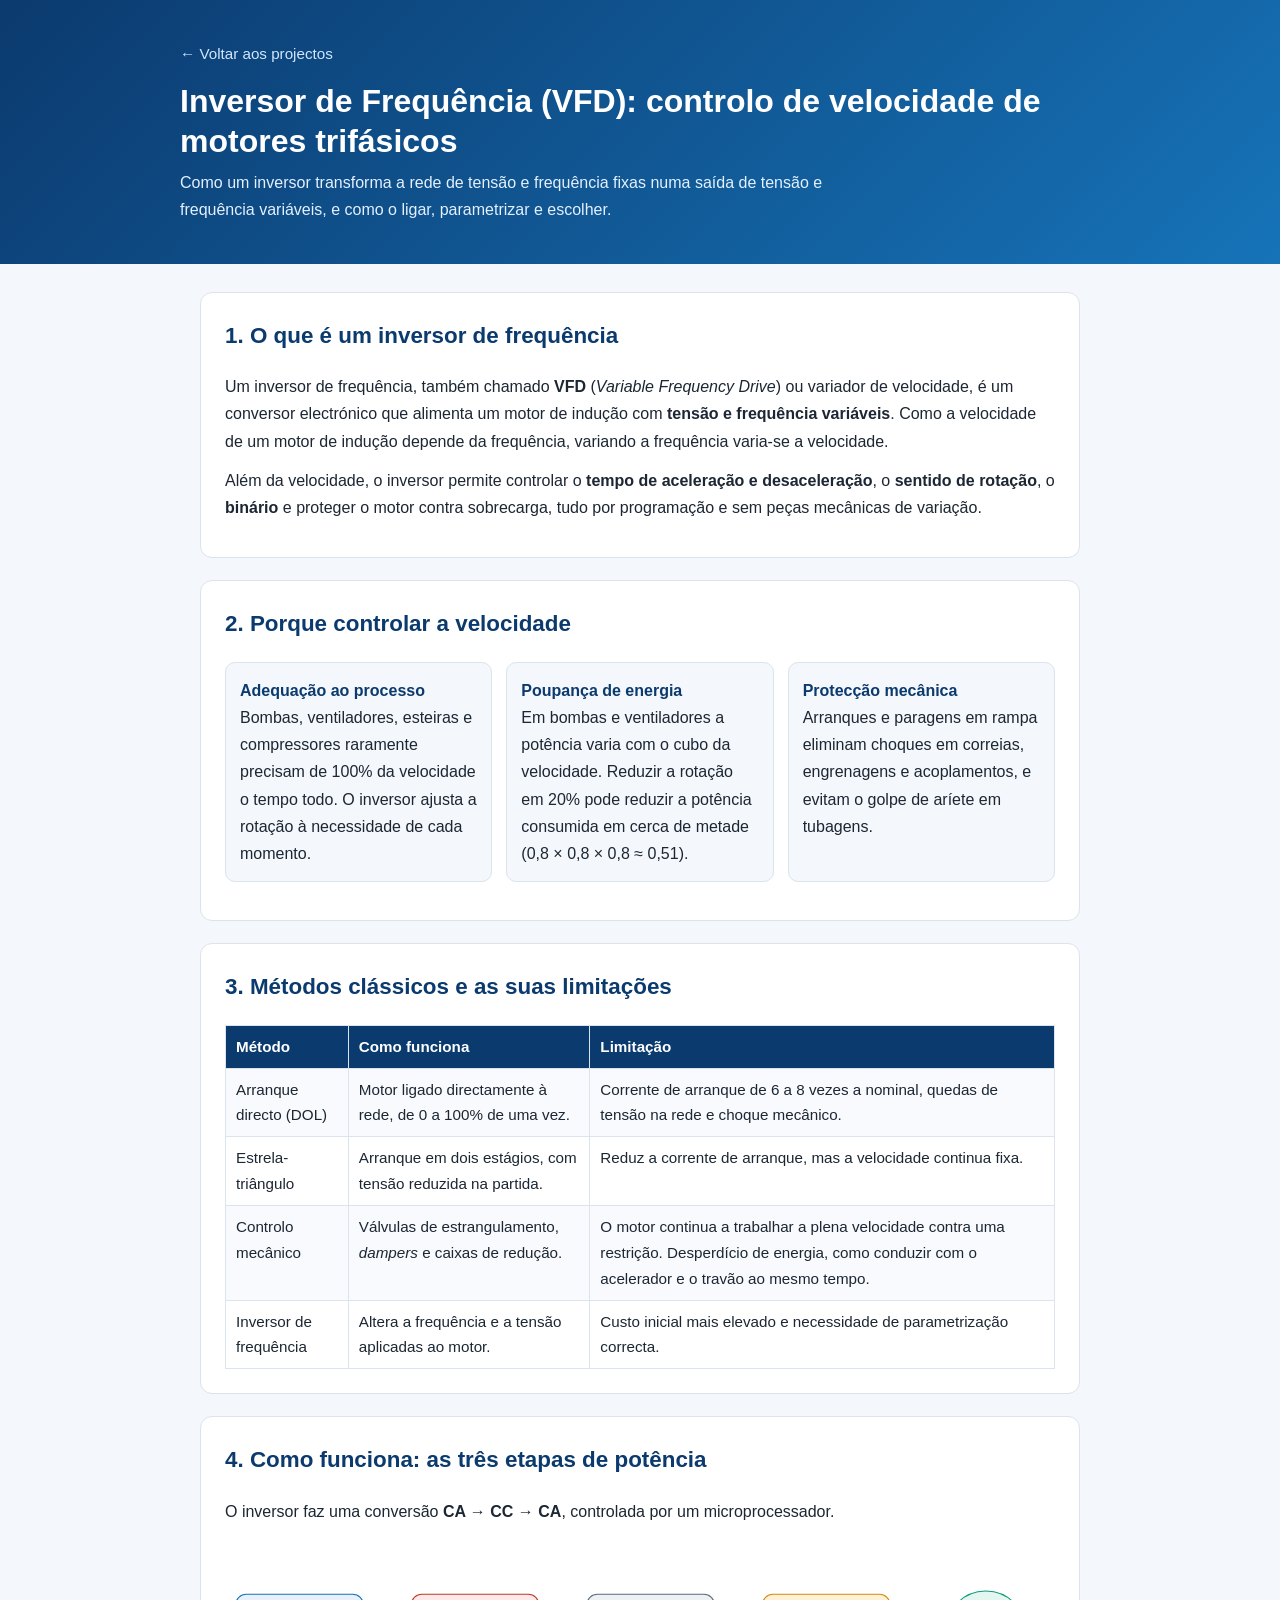
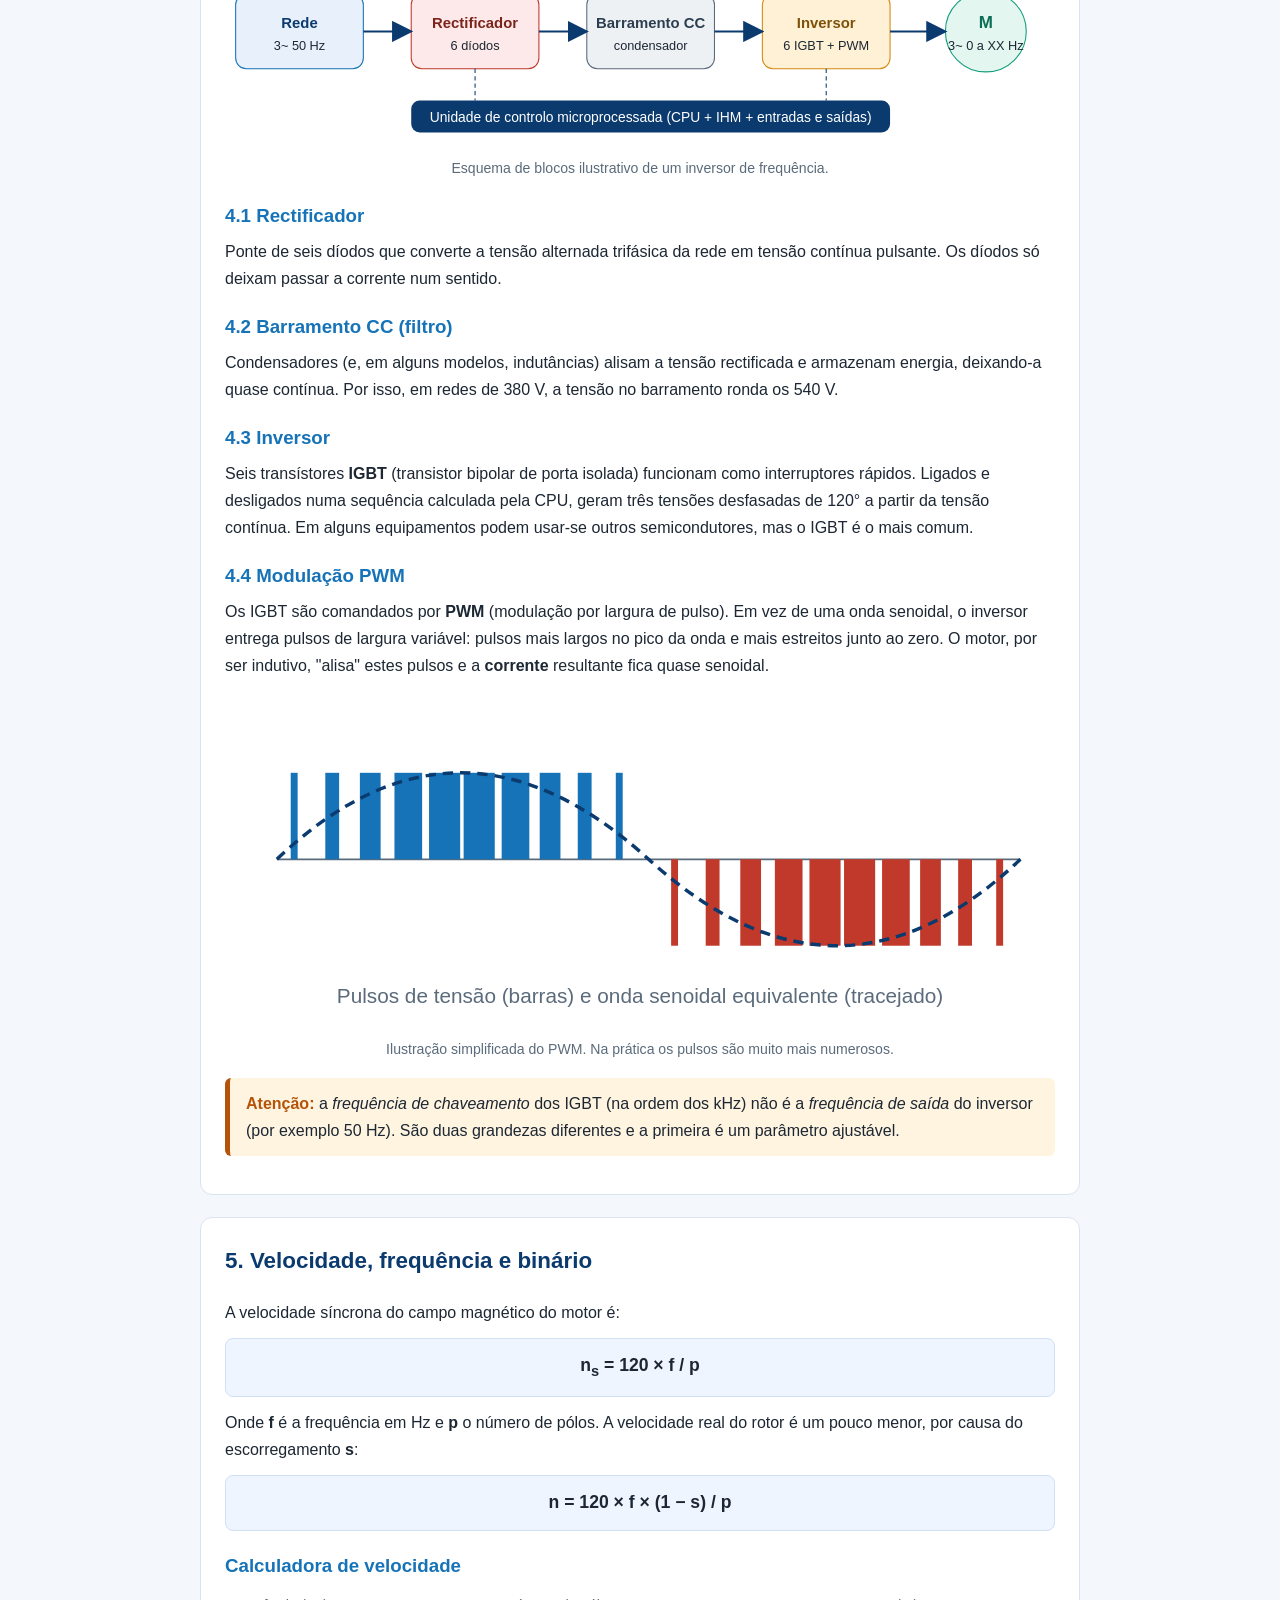
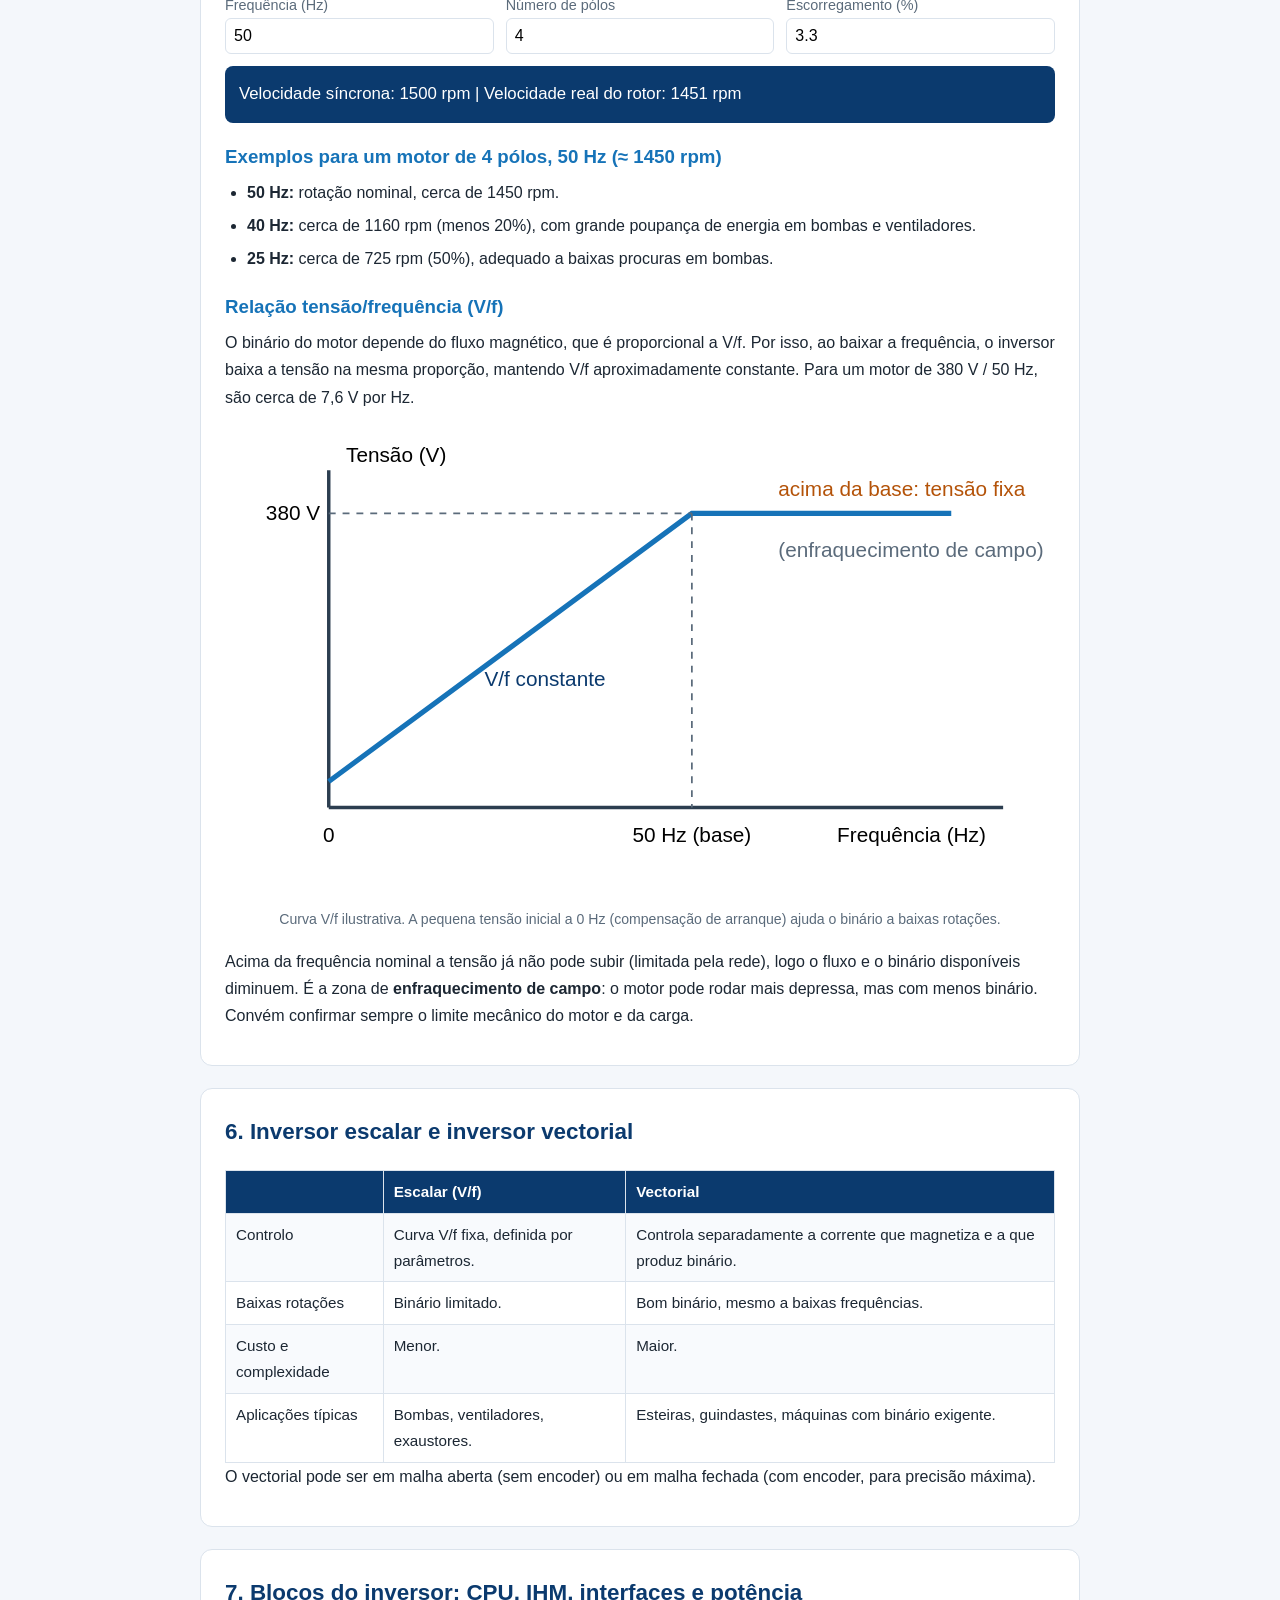
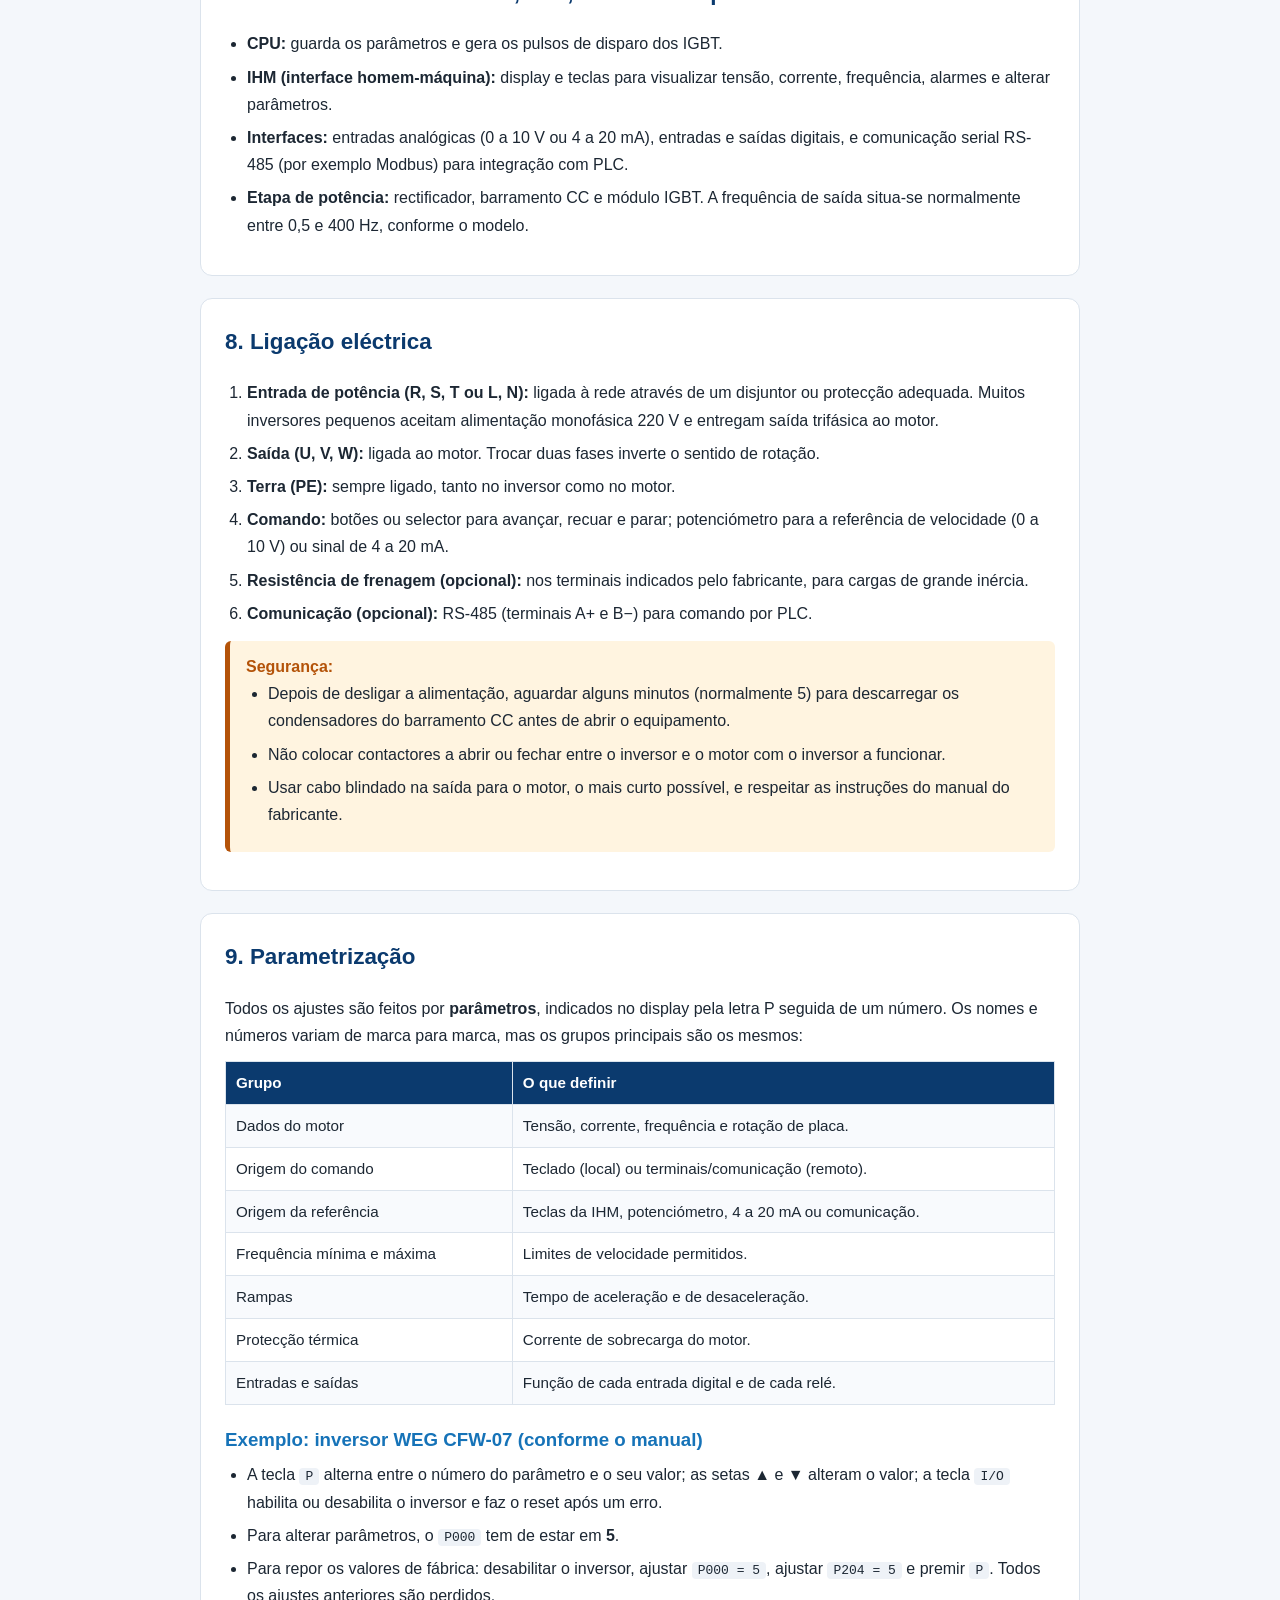
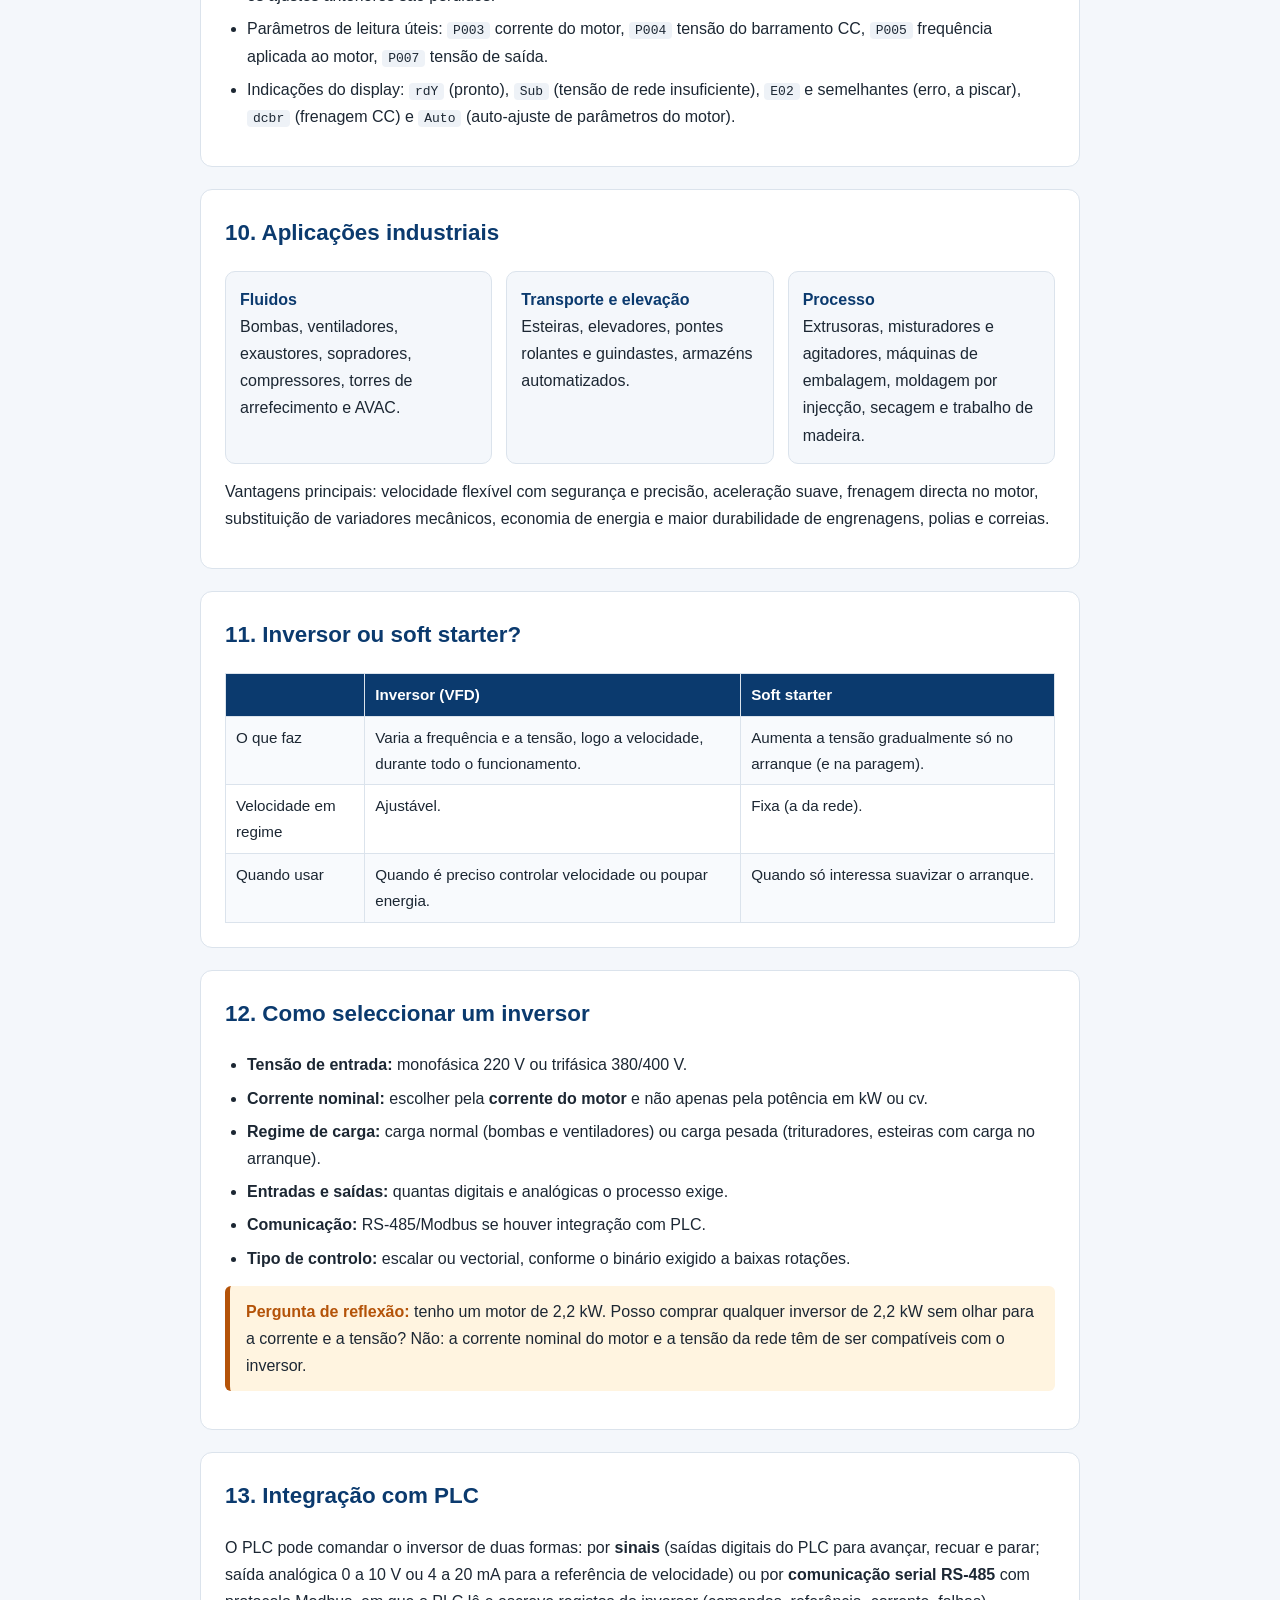
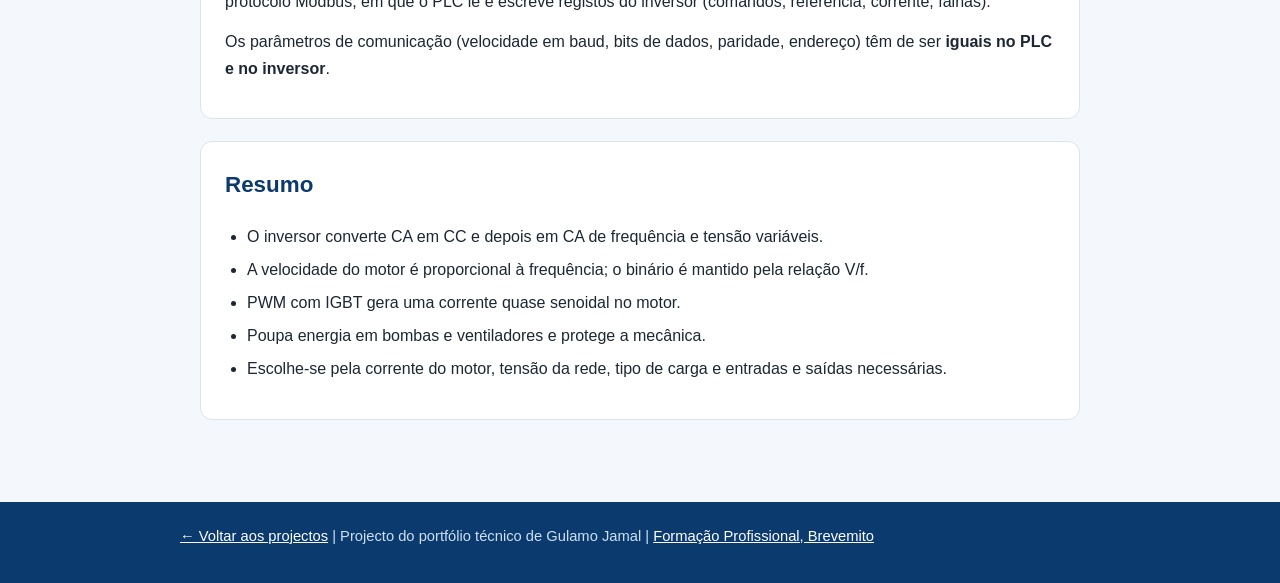
==== inversor-de-frequencia/index.html @ a443cd48 "Add initial HTML structure for frequency inverter" ====
<!DOCTYPE html>
<html lang="pt">
<head>
<meta charset="UTF-8">
<meta name="viewport" content="width=device-width, initial-scale=1">
<title>Inversor de Frequência (VFD) | Circuitos Eléctricos Básicos</title>
<meta name="description" content="Como funciona um inversor de frequência: rectificador, barramento CC, inversor com IGBT, PWM, controlo V/f, ligação, parametrização e selecção.">
<style>
:root{
  --azul:#0b3a6e; --azul2:#1673b8; --verde:#0f9d7a; --fundo:#f4f7fb;
  --texto:#1c2733; --cinza:#5b6b7b; --borda:#dbe3ec; --aviso:#b45309; --avisofundo:#fff4e0;
}
*{box-sizing:border-box}
body{margin:0;font-family:Segoe UI,Roboto,Arial,sans-serif;color:var(--texto);background:var(--fundo);line-height:1.7}
header{background:linear-gradient(135deg,var(--azul),var(--azul2));color:#fff;padding:40px 20px}
header .w,main,footer .w{max-width:920px;margin:0 auto}
header a{color:#cfe6ff;text-decoration:none;font-size:.95rem}
header h1{margin:14px 0 8px;font-size:2rem;line-height:1.25}
header p{margin:0;color:#e3f0ff;max-width:720px}
main{padding:28px 20px 60px}
section{background:#fff;border:1px solid var(--borda);border-radius:12px;padding:24px;margin-bottom:22px}
h2{color:var(--azul);margin-top:0;font-size:1.4rem}
h3{color:var(--azul2);margin-bottom:6px}
p{margin:0 0 12px}
ul,ol{padding-left:22px;margin:0 0 12px}
li{margin-bottom:6px}
.fig{margin:16px 0;text-align:center}
.fig svg{max-width:100%;height:auto}
.fig figcaption{font-size:.88rem;color:var(--cinza);margin-top:6px}
.cards{display:grid;grid-template-columns:repeat(auto-fit,minmax(240px,1fr));gap:14px;margin:14px 0}
.card{background:var(--fundo);border:1px solid var(--borda);border-radius:10px;padding:14px}
.card b{color:var(--azul)}
.aviso{background:var(--avisofundo);border-left:5px solid var(--aviso);padding:12px 16px;border-radius:6px;margin:14px 0}
.aviso b{color:var(--aviso)}
.formula{background:#eef5ff;border:1px solid #cfe0f7;border-radius:8px;padding:12px;text-align:center;font-size:1.1rem;margin:12px 0}
.tabela{overflow-x:auto}
table{border-collapse:collapse;width:100%;font-size:.95rem}
th,td{border:1px solid var(--borda);padding:8px 10px;text-align:left;vertical-align:top}
th{background:var(--azul);color:#fff}
tr:nth-child(even) td{background:#f8fafd}
.calc{display:grid;grid-template-columns:repeat(auto-fit,minmax(150px,1fr));gap:12px;margin:12px 0}
.calc label{font-size:.9rem;color:var(--cinza);display:block}
.calc input{width:100%;padding:8px;border:1px solid var(--borda);border-radius:6px;font-size:1rem}
.res{background:var(--azul);color:#fff;border-radius:8px;padding:14px;font-size:1.05rem}
code{background:#eef2f7;padding:1px 6px;border-radius:4px}
footer{background:var(--azul);color:#cfe0f5;padding:22px 20px;font-size:.92rem}
footer a{color:#fff}
</style>
</head>
<body>

<header>
  <div class="w">
    <a href="../index.html">← Voltar aos projectos</a>
    <h1>Inversor de Frequência (VFD): controlo de velocidade de motores trifásicos</h1>
    <p>Como um inversor transforma a rede de tensão e frequência fixas numa saída de tensão e frequência variáveis, e como o ligar, parametrizar e escolher.</p>
  </div>
</header>

<main>

<section>
  <h2>1. O que é um inversor de frequência</h2>
  <p>Um inversor de frequência, também chamado <b>VFD</b> (<i>Variable Frequency Drive</i>) ou variador de velocidade, é um conversor electrónico que alimenta um motor de indução com <b>tensão e frequência variáveis</b>. Como a velocidade de um motor de indução depende da frequência, variando a frequência varia-se a velocidade.</p>
  <p>Além da velocidade, o inversor permite controlar o <b>tempo de aceleração e desaceleração</b>, o <b>sentido de rotação</b>, o <b>binário</b> e proteger o motor contra sobrecarga, tudo por programação e sem peças mecânicas de variação.</p>
</section>

<section>
  <h2>2. Porque controlar a velocidade</h2>
  <div class="cards">
    <div class="card"><b>Adequação ao processo</b><br>Bombas, ventiladores, esteiras e compressores raramente precisam de 100% da velocidade o tempo todo. O inversor ajusta a rotação à necessidade de cada momento.</div>
    <div class="card"><b>Poupança de energia</b><br>Em bombas e ventiladores a potência varia com o cubo da velocidade. Reduzir a rotação em 20% pode reduzir a potência consumida em cerca de metade (0,8 × 0,8 × 0,8 ≈ 0,51).</div>
    <div class="card"><b>Protecção mecânica</b><br>Arranques e paragens em rampa eliminam choques em correias, engrenagens e acoplamentos, e evitam o golpe de aríete em tubagens.</div>
  </div>
</section>

<section>
  <h2>3. Métodos clássicos e as suas limitações</h2>
  <div class="tabela">
  <table>
    <tr><th>Método</th><th>Como funciona</th><th>Limitação</th></tr>
    <tr><td>Arranque directo (DOL)</td><td>Motor ligado directamente à rede, de 0 a 100% de uma vez.</td><td>Corrente de arranque de 6 a 8 vezes a nominal, quedas de tensão na rede e choque mecânico.</td></tr>
    <tr><td>Estrela-triângulo</td><td>Arranque em dois estágios, com tensão reduzida na partida.</td><td>Reduz a corrente de arranque, mas a velocidade continua fixa.</td></tr>
    <tr><td>Controlo mecânico</td><td>Válvulas de estrangulamento, <i>dampers</i> e caixas de redução.</td><td>O motor continua a trabalhar a plena velocidade contra uma restrição. Desperdício de energia, como conduzir com o acelerador e o travão ao mesmo tempo.</td></tr>
    <tr><td>Inversor de frequência</td><td>Altera a frequência e a tensão aplicadas ao motor.</td><td>Custo inicial mais elevado e necessidade de parametrização correcta.</td></tr>
  </table>
  </div>
</section>

<section>
  <h2>4. Como funciona: as três etapas de potência</h2>
  <p>O inversor faz uma conversão <b>CA → CC → CA</b>, controlada por um microprocessador.</p>

  <figure class="fig">
  <svg viewBox="0 0 780 190" role="img" aria-label="Diagrama de blocos de um inversor de frequência">
    <defs><marker id="seta" markerWidth="10" markerHeight="10" refX="8" refY="5" orient="auto"><path d="M0,0 L10,5 L0,10 z" fill="#0b3a6e"/></marker></defs>
    <rect x="10" y="50" width="120" height="70" rx="10" fill="#e8f1fb" stroke="#1673b8"/>
    <text x="70" y="82" text-anchor="middle" font-size="14" font-weight="700" fill="#0b3a6e">Rede</text>
    <text x="70" y="102" text-anchor="middle" font-size="12" fill="#1c2733">3~ 50 Hz</text>

    <rect x="175" y="50" width="120" height="70" rx="10" fill="#fde9e9" stroke="#c0392b"/>
    <text x="235" y="82" text-anchor="middle" font-size="14" font-weight="700" fill="#7b241c">Rectificador</text>
    <text x="235" y="102" text-anchor="middle" font-size="12" fill="#1c2733">6 díodos</text>

    <rect x="340" y="50" width="120" height="70" rx="10" fill="#eef1f4" stroke="#5b6b7b"/>
    <text x="400" y="82" text-anchor="middle" font-size="14" font-weight="700" fill="#2c3e50">Barramento CC</text>
    <text x="400" y="102" text-anchor="middle" font-size="12" fill="#1c2733">condensador</text>

    <rect x="505" y="50" width="120" height="70" rx="10" fill="#fff1d6" stroke="#d68910"/>
    <text x="565" y="82" text-anchor="middle" font-size="14" font-weight="700" fill="#7e5109">Inversor</text>
    <text x="565" y="102" text-anchor="middle" font-size="12" fill="#1c2733">6 IGBT + PWM</text>

    <circle cx="715" cy="85" r="38" fill="#e3f6ef" stroke="#0f9d7a"/>
    <text x="715" y="82" text-anchor="middle" font-size="16" font-weight="700" fill="#0b6e55">M</text>
    <text x="715" y="102" text-anchor="middle" font-size="12" fill="#1c2733">3~ 0 a XX Hz</text>

    <line x1="130" y1="85" x2="173" y2="85" stroke="#0b3a6e" stroke-width="2" marker-end="url(#seta)"/>
    <line x1="295" y1="85" x2="338" y2="85" stroke="#0b3a6e" stroke-width="2" marker-end="url(#seta)"/>
    <line x1="460" y1="85" x2="503" y2="85" stroke="#0b3a6e" stroke-width="2" marker-end="url(#seta)"/>
    <line x1="625" y1="85" x2="675" y2="85" stroke="#0b3a6e" stroke-width="2" marker-end="url(#seta)"/>

    <rect x="175" y="150" width="450" height="30" rx="8" fill="#0b3a6e"/>
    <text x="400" y="170" text-anchor="middle" font-size="13" fill="#fff">Unidade de controlo microprocessada (CPU + IHM + entradas e saídas)</text>
    <line x1="235" y1="120" x2="235" y2="150" stroke="#0b3a6e" stroke-dasharray="4 3"/>
    <line x1="565" y1="120" x2="565" y2="150" stroke="#0b3a6e" stroke-dasharray="4 3"/>
  </svg>
  <figcaption>Esquema de blocos ilustrativo de um inversor de frequência.</figcaption>
  </figure>

  <h3>4.1 Rectificador</h3>
  <p>Ponte de seis díodos que converte a tensão alternada trifásica da rede em tensão contínua pulsante. Os díodos só deixam passar a corrente num sentido.</p>
  <h3>4.2 Barramento CC (filtro)</h3>
  <p>Condensadores (e, em alguns modelos, indutâncias) alisam a tensão rectificada e armazenam energia, deixando-a quase contínua. Por isso, em redes de 380 V, a tensão no barramento ronda os 540 V.</p>
  <h3>4.3 Inversor</h3>
  <p>Seis transístores <b>IGBT</b> (transistor bipolar de porta isolada) funcionam como interruptores rápidos. Ligados e desligados numa sequência calculada pela CPU, geram três tensões desfasadas de 120° a partir da tensão contínua. Em alguns equipamentos podem usar-se outros semicondutores, mas o IGBT é o mais comum.</p>

  <h3>4.4 Modulação PWM</h3>
  <p>Os IGBT são comandados por <b>PWM</b> (modulação por largura de pulso). Em vez de uma onda senoidal, o inversor entrega pulsos de largura variável: pulsos mais largos no pico da onda e mais estreitos junto ao zero. O motor, por ser indutivo, "alisa" estes pulsos e a <b>corrente</b> resultante fica quase senoidal.</p>

  <figure class="fig">
  <svg viewBox="0 0 480 190" role="img" aria-label="Ilustração de modulação por largura de pulso">
    <line x1="30" y1="95" x2="460" y2="95" stroke="#5b6b7b"/>
    <g fill="#1673b8">
      <rect x="38" y="45" width="4" height="50"/><rect x="58" y="45" width="8" height="50"/>
      <rect x="78" y="45" width="12" height="50"/><rect x="98" y="45" width="16" height="50"/>
      <rect x="118" y="45" width="18" height="50"/><rect x="138" y="45" width="18" height="50"/>
      <rect x="160" y="45" width="16" height="50"/><rect x="182" y="45" width="12" height="50"/>
      <rect x="204" y="45" width="8" height="50"/><rect x="226" y="45" width="4" height="50"/>
    </g>
    <g fill="#c0392b">
      <rect x="258" y="95" width="4" height="50"/><rect x="278" y="95" width="8" height="50"/>
      <rect x="298" y="95" width="12" height="50"/><rect x="318" y="95" width="16" height="50"/>
      <rect x="338" y="95" width="18" height="50"/><rect x="358" y="95" width="18" height="50"/>
      <rect x="380" y="95" width="16" height="50"/><rect x="402" y="95" width="12" height="50"/>
      <rect x="424" y="95" width="8" height="50"/><rect x="446" y="95" width="4" height="50"/>
    </g>
    <path d="M30 95 Q135 -5 245 95 T460 95" fill="none" stroke="#0b3a6e" stroke-width="2" stroke-dasharray="6 4"/>
    <text x="240" y="178" text-anchor="middle" font-size="12" fill="#5b6b7b">Pulsos de tensão (barras) e onda senoidal equivalente (tracejado)</text>
  </svg>
  <figcaption>Ilustração simplificada do PWM. Na prática os pulsos são muito mais numerosos.</figcaption>
  </figure>

  <div class="aviso"><b>Atenção:</b> a <i>frequência de chaveamento</i> dos IGBT (na ordem dos kHz) não é a <i>frequência de saída</i> do inversor (por exemplo 50 Hz). São duas grandezas diferentes e a primeira é um parâmetro ajustável.</div>
</section>

<section>
  <h2>5. Velocidade, frequência e binário</h2>
  <p>A velocidade síncrona do campo magnético do motor é:</p>
  <div class="formula"><b>n<sub>s</sub> = 120 × f / p</b></div>
  <p>Onde <b>f</b> é a frequência em Hz e <b>p</b> o número de pólos. A velocidade real do rotor é um pouco menor, por causa do escorregamento <b>s</b>:</p>
  <div class="formula"><b>n = 120 × f × (1 − s) / p</b></div>

  <h3>Calculadora de velocidade</h3>
  <div class="calc">
    <div><label for="f">Frequência (Hz)</label><input id="f" type="number" value="50" step="0.1"></div>
    <div><label for="p">Número de pólos</label><input id="p" type="number" value="4" step="2"></div>
    <div><label for="s">Escorregamento (%)</label><input id="s" type="number" value="3.3" step="0.1"></div>
  </div>
  <div class="res" id="res">Resultado aparece aqui.</div>

  <h3>Exemplos para um motor de 4 pólos, 50 Hz (≈ 1450 rpm)</h3>
  <ul>
    <li><b>50 Hz:</b> rotação nominal, cerca de 1450 rpm.</li>
    <li><b>40 Hz:</b> cerca de 1160 rpm (menos 20%), com grande poupança de energia em bombas e ventiladores.</li>
    <li><b>25 Hz:</b> cerca de 725 rpm (50%), adequado a baixas procuras em bombas.</li>
  </ul>

  <h3>Relação tensão/frequência (V/f)</h3>
  <p>O binário do motor depende do fluxo magnético, que é proporcional a V/f. Por isso, ao baixar a frequência, o inversor baixa a tensão na mesma proporção, mantendo V/f aproximadamente constante. Para um motor de 380 V / 50 Hz, são cerca de 7,6 V por Hz.</p>

  <figure class="fig">
  <svg viewBox="0 0 480 270" role="img" aria-label="Curva tensão frequência">
    <line x1="60" y1="220" x2="450" y2="220" stroke="#2c3e50" stroke-width="2"/>
    <line x1="60" y1="220" x2="60" y2="25" stroke="#2c3e50" stroke-width="2"/>
    <polyline points="60,205 270,50 420,50" fill="none" stroke="#1673b8" stroke-width="3"/>
    <line x1="270" y1="50" x2="270" y2="220" stroke="#5b6b7b" stroke-dasharray="4 4"/>
    <line x1="60" y1="50" x2="270" y2="50" stroke="#5b6b7b" stroke-dasharray="4 4"/>
    <text x="270" y="240" text-anchor="middle" font-size="12">50 Hz (base)</text>
    <text x="55" y="54" text-anchor="end" font-size="12">380 V</text>
    <text x="60" y="240" text-anchor="middle" font-size="12">0</text>
    <text x="440" y="240" text-anchor="end" font-size="12">Frequência (Hz)</text>
    <text x="70" y="20" font-size="12">Tensão (V)</text>
    <text x="150" y="150" font-size="12" fill="#0b3a6e">V/f constante</text>
    <text x="320" y="40" font-size="12" fill="#b45309">acima da base: tensão fixa</text>
    <text x="320" y="75" font-size="12" fill="#5b6b7b">(enfraquecimento de campo)</text>
  </svg>
  <figcaption>Curva V/f ilustrativa. A pequena tensão inicial a 0 Hz (compensação de arranque) ajuda o binário a baixas rotações.</figcaption>
  </figure>

  <p>Acima da frequência nominal a tensão já não pode subir (limitada pela rede), logo o fluxo e o binário disponíveis diminuem. É a zona de <b>enfraquecimento de campo</b>: o motor pode rodar mais depressa, mas com menos binário. Convém confirmar sempre o limite mecânico do motor e da carga.</p>
</section>

<section>
  <h2>6. Inversor escalar e inversor vectorial</h2>
  <div class="tabela">
  <table>
    <tr><th></th><th>Escalar (V/f)</th><th>Vectorial</th></tr>
    <tr><td>Controlo</td><td>Curva V/f fixa, definida por parâmetros.</td><td>Controla separadamente a corrente que magnetiza e a que produz binário.</td></tr>
    <tr><td>Baixas rotações</td><td>Binário limitado.</td><td>Bom binário, mesmo a baixas frequências.</td></tr>
    <tr><td>Custo e complexidade</td><td>Menor.</td><td>Maior.</td></tr>
    <tr><td>Aplicações típicas</td><td>Bombas, ventiladores, exaustores.</td><td>Esteiras, guindastes, máquinas com binário exigente.</td></tr>
  </table>
  </div>
  <p>O vectorial pode ser em malha aberta (sem encoder) ou em malha fechada (com encoder, para precisão máxima).</p>
</section>

<section>
  <h2>7. Blocos do inversor: CPU, IHM, interfaces e potência</h2>
  <ul>
    <li><b>CPU:</b> guarda os parâmetros e gera os pulsos de disparo dos IGBT.</li>
    <li><b>IHM (interface homem-máquina):</b> display e teclas para visualizar tensão, corrente, frequência, alarmes e alterar parâmetros.</li>
    <li><b>Interfaces:</b> entradas analógicas (0 a 10 V ou 4 a 20 mA), entradas e saídas digitais, e comunicação serial RS-485 (por exemplo Modbus) para integração com PLC.</li>
    <li><b>Etapa de potência:</b> rectificador, barramento CC e módulo IGBT. A frequência de saída situa-se normalmente entre 0,5 e 400 Hz, conforme o modelo.</li>
  </ul>
</section>

<section>
  <h2>8. Ligação eléctrica</h2>
  <ol>
    <li><b>Entrada de potência (R, S, T ou L, N):</b> ligada à rede através de um disjuntor ou protecção adequada. Muitos inversores pequenos aceitam alimentação monofásica 220 V e entregam saída trifásica ao motor.</li>
    <li><b>Saída (U, V, W):</b> ligada ao motor. Trocar duas fases inverte o sentido de rotação.</li>
    <li><b>Terra (PE):</b> sempre ligado, tanto no inversor como no motor.</li>
    <li><b>Comando:</b> botões ou selector para avançar, recuar e parar; potenciómetro para a referência de velocidade (0 a 10 V) ou sinal de 4 a 20 mA.</li>
    <li><b>Resistência de frenagem (opcional):</b> nos terminais indicados pelo fabricante, para cargas de grande inércia.</li>
    <li><b>Comunicação (opcional):</b> RS-485 (terminais A+ e B−) para comando por PLC.</li>
  </ol>
  <div class="aviso"><b>Segurança:</b>
    <ul>
      <li>Depois de desligar a alimentação, aguardar alguns minutos (normalmente 5) para descarregar os condensadores do barramento CC antes de abrir o equipamento.</li>
      <li>Não colocar contactores a abrir ou fechar entre o inversor e o motor com o inversor a funcionar.</li>
      <li>Usar cabo blindado na saída para o motor, o mais curto possível, e respeitar as instruções do manual do fabricante.</li>
    </ul>
  </div>
</section>

<section>
  <h2>9. Parametrização</h2>
  <p>Todos os ajustes são feitos por <b>parâmetros</b>, indicados no display pela letra P seguida de um número. Os nomes e números variam de marca para marca, mas os grupos principais são os mesmos:</p>
  <div class="tabela">
  <table>
    <tr><th>Grupo</th><th>O que definir</th></tr>
    <tr><td>Dados do motor</td><td>Tensão, corrente, frequência e rotação de placa.</td></tr>
    <tr><td>Origem do comando</td><td>Teclado (local) ou terminais/comunicação (remoto).</td></tr>
    <tr><td>Origem da referência</td><td>Teclas da IHM, potenciómetro, 4 a 20 mA ou comunicação.</td></tr>
    <tr><td>Frequência mínima e máxima</td><td>Limites de velocidade permitidos.</td></tr>
    <tr><td>Rampas</td><td>Tempo de aceleração e de desaceleração.</td></tr>
    <tr><td>Protecção térmica</td><td>Corrente de sobrecarga do motor.</td></tr>
    <tr><td>Entradas e saídas</td><td>Função de cada entrada digital e de cada relé.</td></tr>
  </table>
  </div>

  <h3>Exemplo: inversor WEG CFW-07 (conforme o manual)</h3>
  <ul>
    <li>A tecla <code>P</code> alterna entre o número do parâmetro e o seu valor; as setas ▲ e ▼ alteram o valor; a tecla <code>I/O</code> habilita ou desabilita o inversor e faz o reset após um erro.</li>
    <li>Para alterar parâmetros, o <code>P000</code> tem de estar em <b>5</b>.</li>
    <li>Para repor os valores de fábrica: desabilitar o inversor, ajustar <code>P000 = 5</code>, ajustar <code>P204 = 5</code> e premir <code>P</code>. Todos os ajustes anteriores são perdidos.</li>
    <li>Parâmetros de leitura úteis: <code>P003</code> corrente do motor, <code>P004</code> tensão do barramento CC, <code>P005</code> frequência aplicada ao motor, <code>P007</code> tensão de saída.</li>
    <li>Indicações do display: <code>rdY</code> (pronto), <code>Sub</code> (tensão de rede insuficiente), <code>E02</code> e semelhantes (erro, a piscar), <code>dcbr</code> (frenagem CC) e <code>Auto</code> (auto-ajuste de parâmetros do motor).</li>
  </ul>
</section>

<section>
  <h2>10. Aplicações industriais</h2>
  <div class="cards">
    <div class="card"><b>Fluidos</b><br>Bombas, ventiladores, exaustores, sopradores, compressores, torres de arrefecimento e AVAC.</div>
    <div class="card"><b>Transporte e elevação</b><br>Esteiras, elevadores, pontes rolantes e guindastes, armazéns automatizados.</div>
    <div class="card"><b>Processo</b><br>Extrusoras, misturadores e agitadores, máquinas de embalagem, moldagem por injecção, secagem e trabalho de madeira.</div>
  </div>
  <p>Vantagens principais: velocidade flexível com segurança e precisão, aceleração suave, frenagem directa no motor, substituição de variadores mecânicos, economia de energia e maior durabilidade de engrenagens, polias e correias.</p>
</section>

<section>
  <h2>11. Inversor ou soft starter?</h2>
  <div class="tabela">
  <table>
    <tr><th></th><th>Inversor (VFD)</th><th>Soft starter</th></tr>
    <tr><td>O que faz</td><td>Varia a frequência e a tensão, logo a velocidade, durante todo o funcionamento.</td><td>Aumenta a tensão gradualmente só no arranque (e na paragem).</td></tr>
    <tr><td>Velocidade em regime</td><td>Ajustável.</td><td>Fixa (a da rede).</td></tr>
    <tr><td>Quando usar</td><td>Quando é preciso controlar velocidade ou poupar energia.</td><td>Quando só interessa suavizar o arranque.</td></tr>
  </table>
  </div>
</section>

<section>
  <h2>12. Como seleccionar um inversor</h2>
  <ul>
    <li><b>Tensão de entrada:</b> monofásica 220 V ou trifásica 380/400 V.</li>
    <li><b>Corrente nominal:</b> escolher pela <b>corrente do motor</b> e não apenas pela potência em kW ou cv.</li>
    <li><b>Regime de carga:</b> carga normal (bombas e ventiladores) ou carga pesada (trituradores, esteiras com carga no arranque).</li>
    <li><b>Entradas e saídas:</b> quantas digitais e analógicas o processo exige.</li>
    <li><b>Comunicação:</b> RS-485/Modbus se houver integração com PLC.</li>
    <li><b>Tipo de controlo:</b> escalar ou vectorial, conforme o binário exigido a baixas rotações.</li>
  </ul>
  <div class="aviso"><b>Pergunta de reflexão:</b> tenho um motor de 2,2 kW. Posso comprar qualquer inversor de 2,2 kW sem olhar para a corrente e a tensão? Não: a corrente nominal do motor e a tensão da rede têm de ser compatíveis com o inversor.</div>
</section>

<section>
  <h2>13. Integração com PLC</h2>
  <p>O PLC pode comandar o inversor de duas formas: por <b>sinais</b> (saídas digitais do PLC para avançar, recuar e parar; saída analógica 0 a 10 V ou 4 a 20 mA para a referência de velocidade) ou por <b>comunicação serial RS-485</b> com protocolo Modbus, em que o PLC lê e escreve registos do inversor (comandos, referência, corrente, falhas).</p>
  <p>Os parâmetros de comunicação (velocidade em baud, bits de dados, paridade, endereço) têm de ser <b>iguais no PLC e no inversor</b>.</p>
</section>

<section>
  <h2>Resumo</h2>
  <ul>
    <li>O inversor converte CA em CC e depois em CA de frequência e tensão variáveis.</li>
    <li>A velocidade do motor é proporcional à frequência; o binário é mantido pela relação V/f.</li>
    <li>PWM com IGBT gera uma corrente quase senoidal no motor.</li>
    <li>Poupa energia em bombas e ventiladores e protege a mecânica.</li>
    <li>Escolhe-se pela corrente do motor, tensão da rede, tipo de carga e entradas e saídas necessárias.</li>
  </ul>
</section>

</main>

<footer>
  <div class="w">
    <p><a href="../index.html">← Voltar aos projectos</a> | Projecto do portfólio técnico de Gulamo Jamal | <a href="https://brevemito.com/formacao-profissional/">Formação Profissional, Brevemito</a></p>
  </div>
</footer>

<script>
function calcular(){
  var f = parseFloat(document.getElementById('f').value);
  var p = parseFloat(document.getElementById('p').value);
  var s = parseFloat(document.getElementById('s').value);
  var el = document.getElementById('res');
  if (isNaN(f) || isNaN(p) || isNaN(s) || p <= 0) {
    el.textContent = 'Preencha todos os campos com valores válidos.';
    return;
  }
  var ns = 120 * f / p;
  var n = ns * (1 - s / 100);
  el.textContent = 'Velocidade síncrona: ' + Math.round(ns) + ' rpm | Velocidade real do rotor: ' + Math.round(n) + ' rpm';
}
['f','p','s'].forEach(function(id){
  document.getElementById(id).addEventListener('input', calcular);
});
calcular();
</script>
</body>
</html>
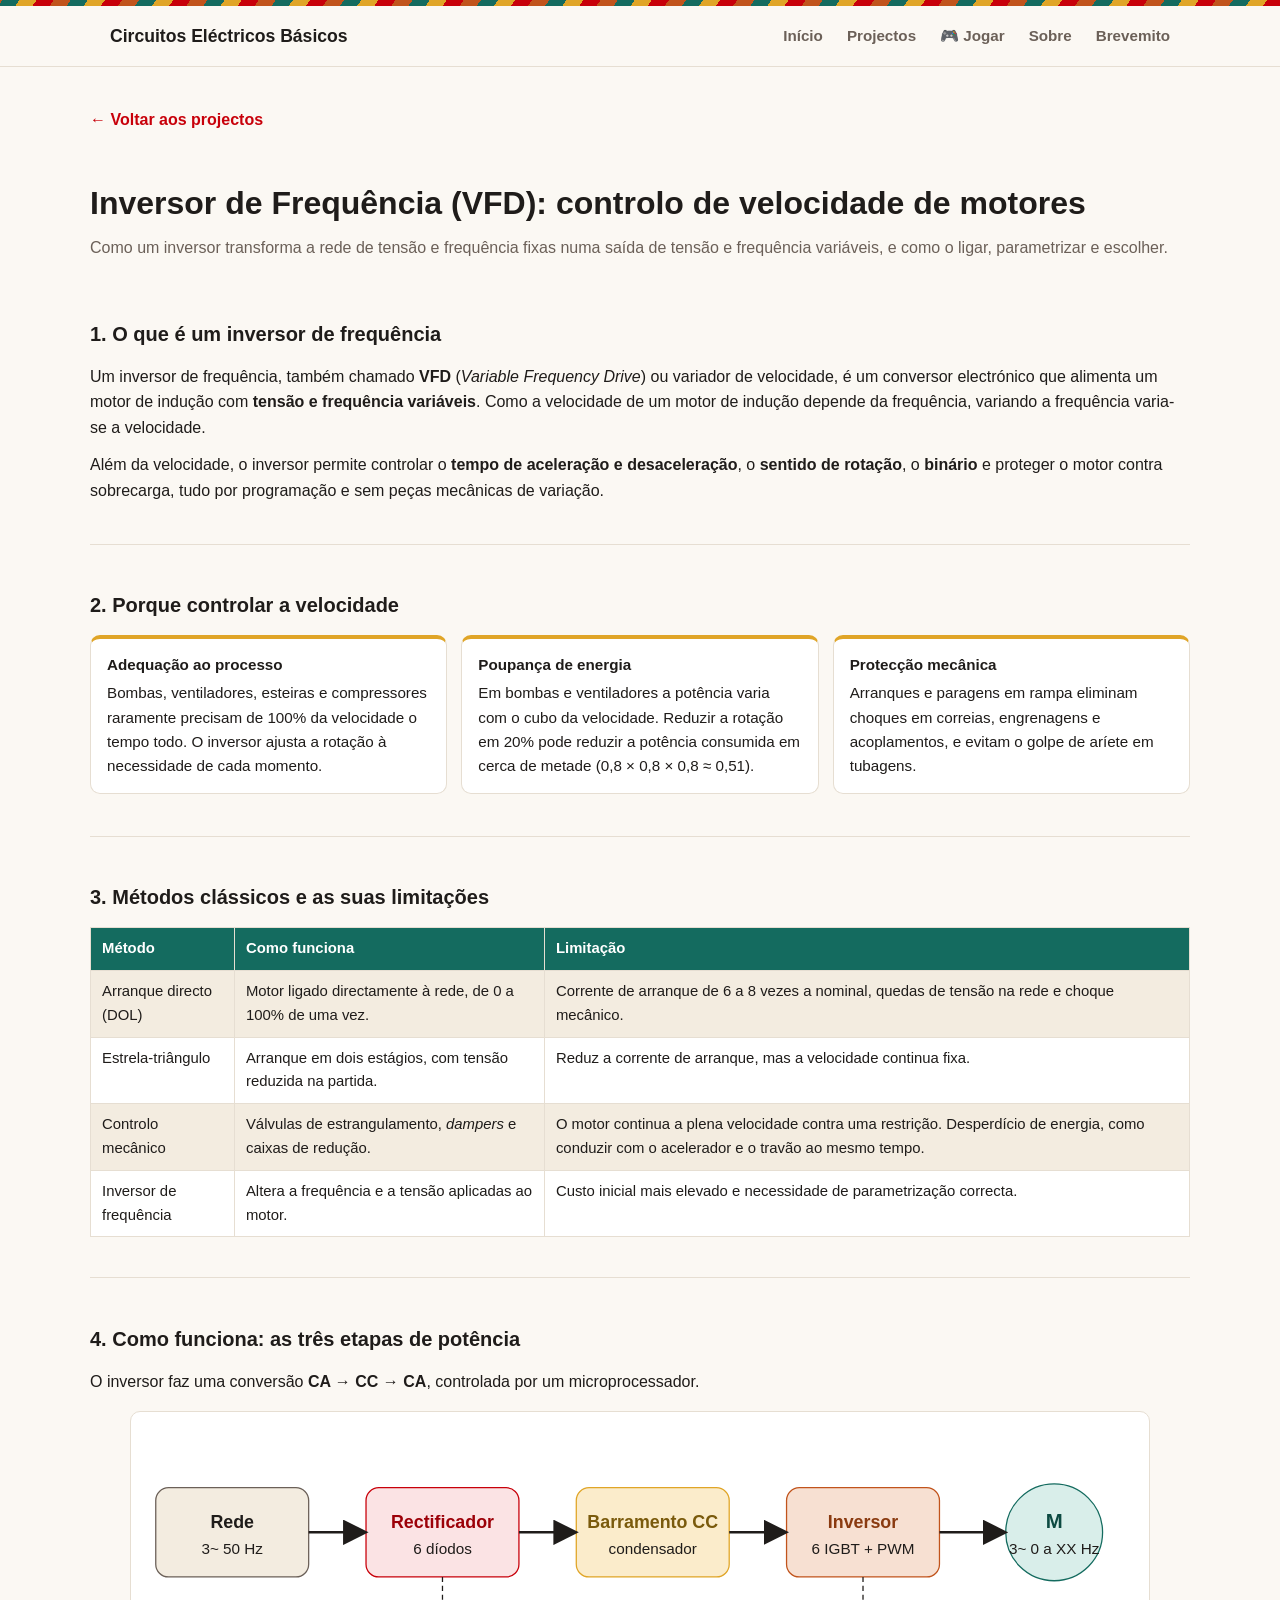
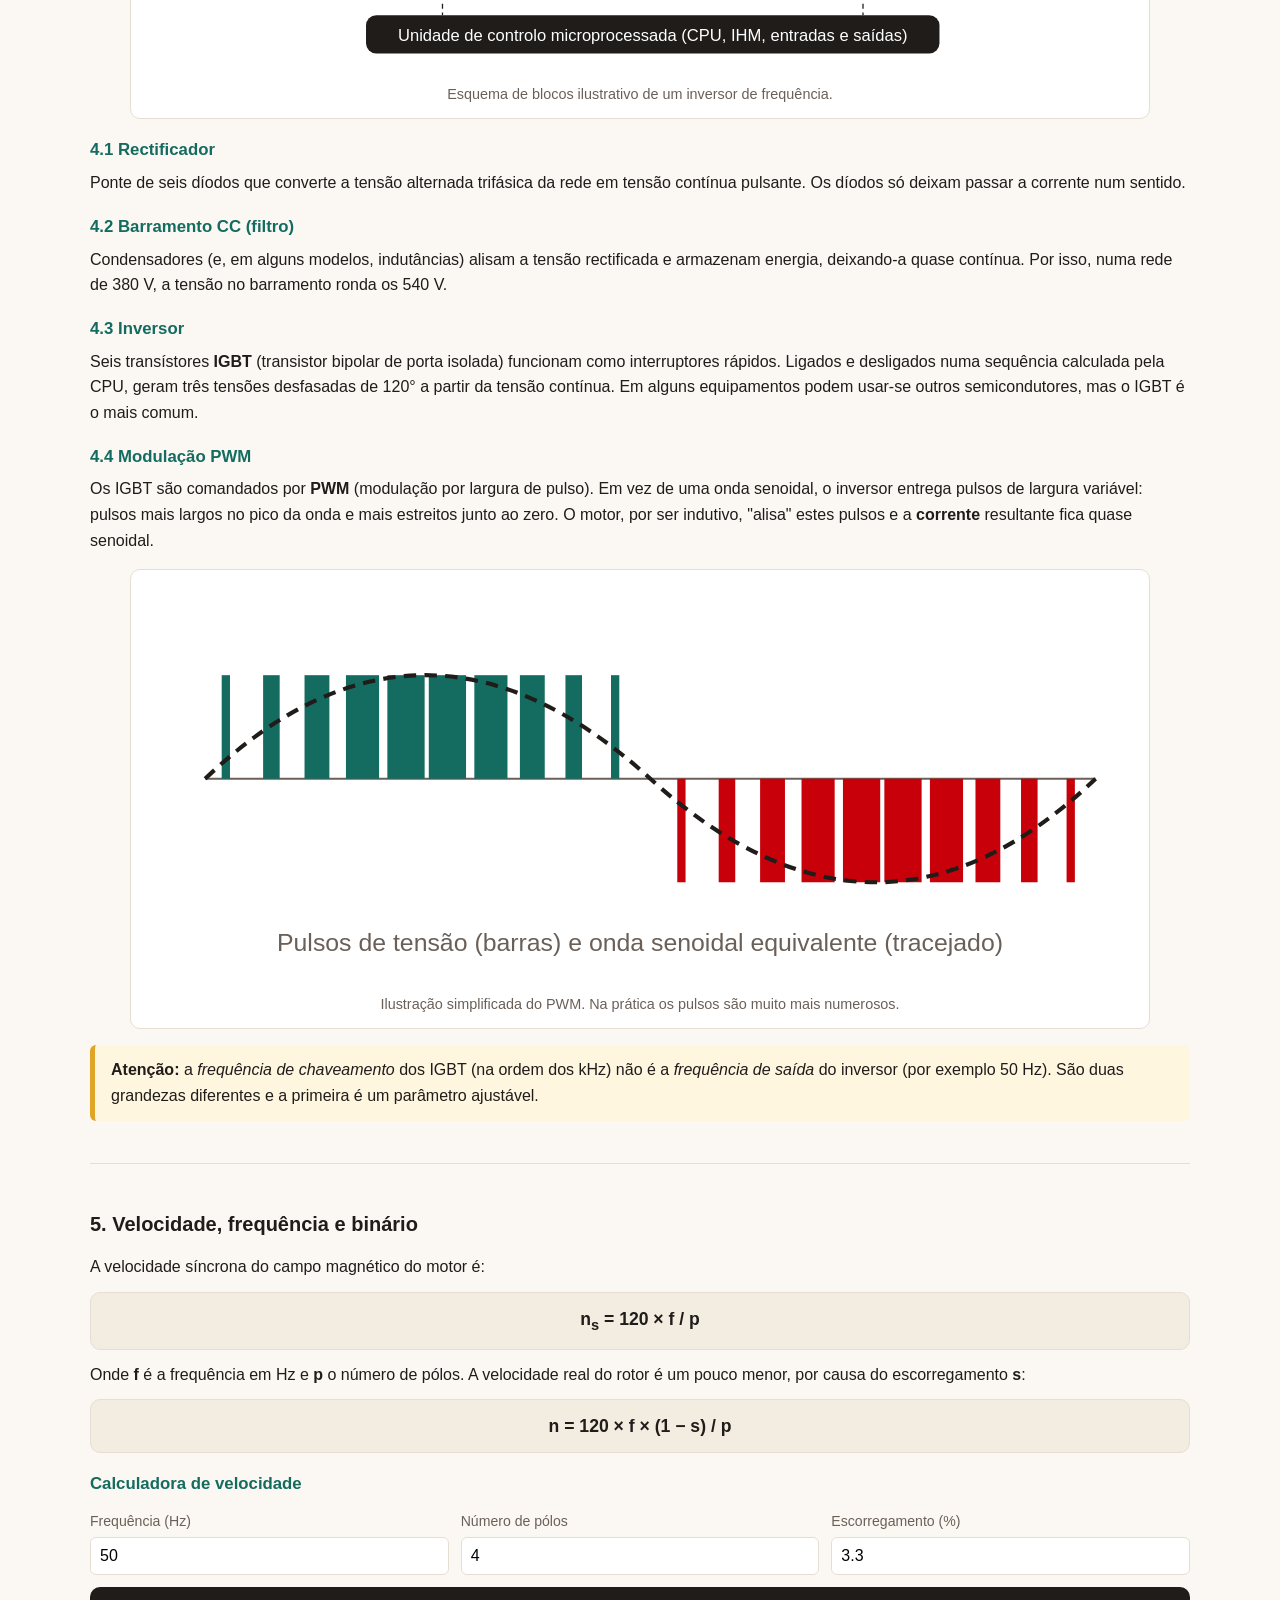
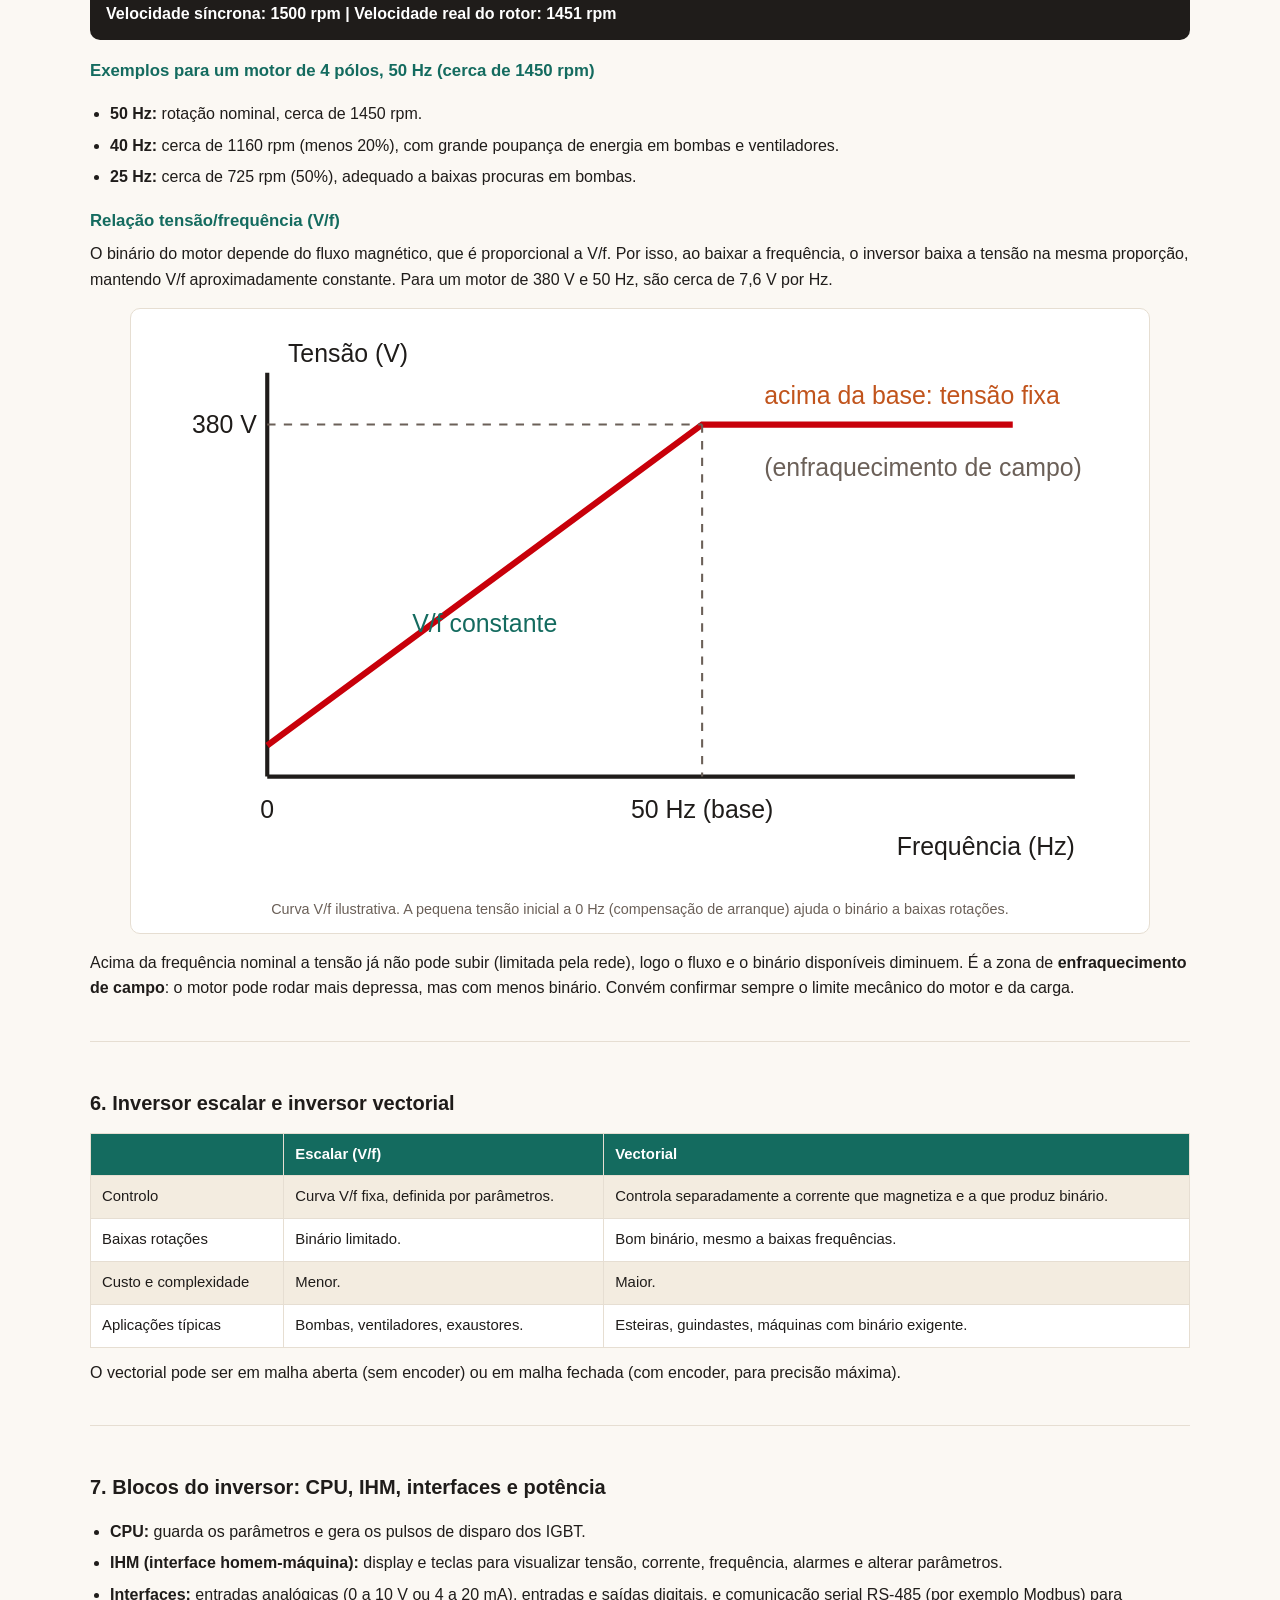
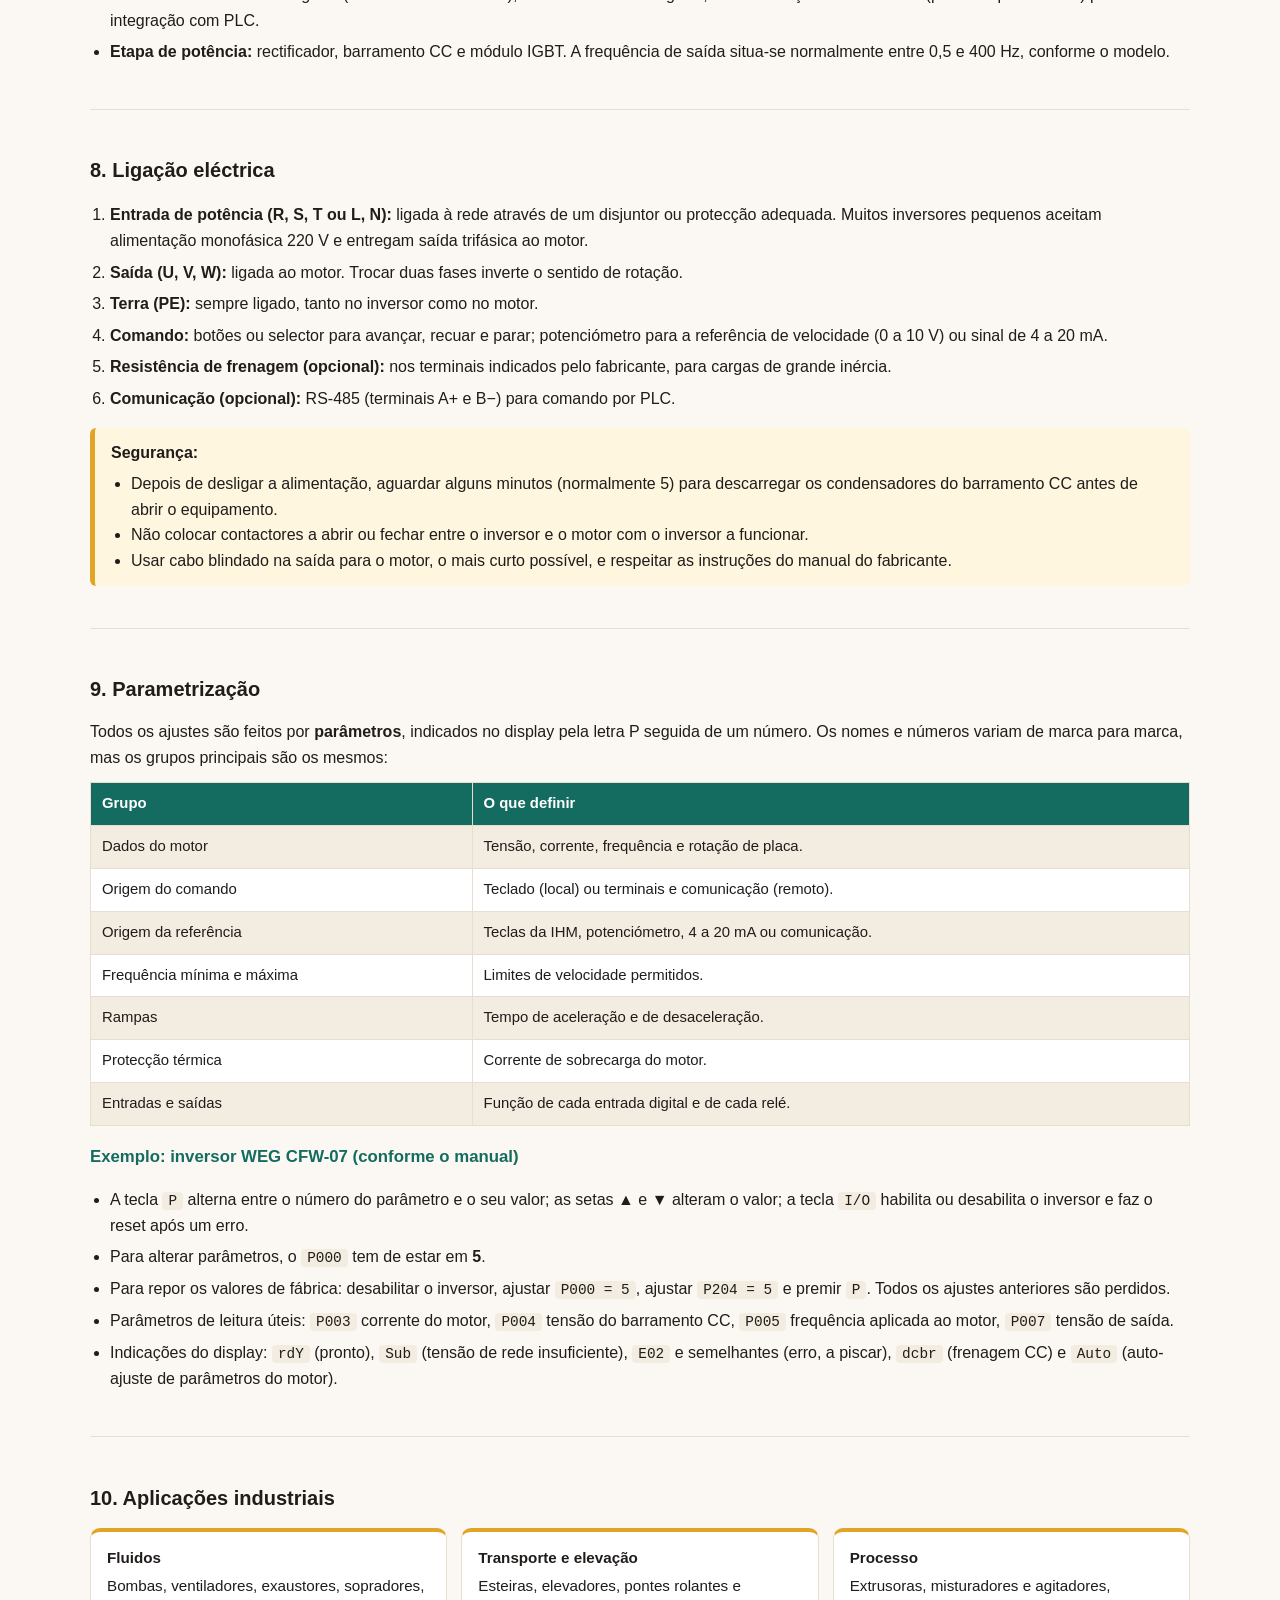
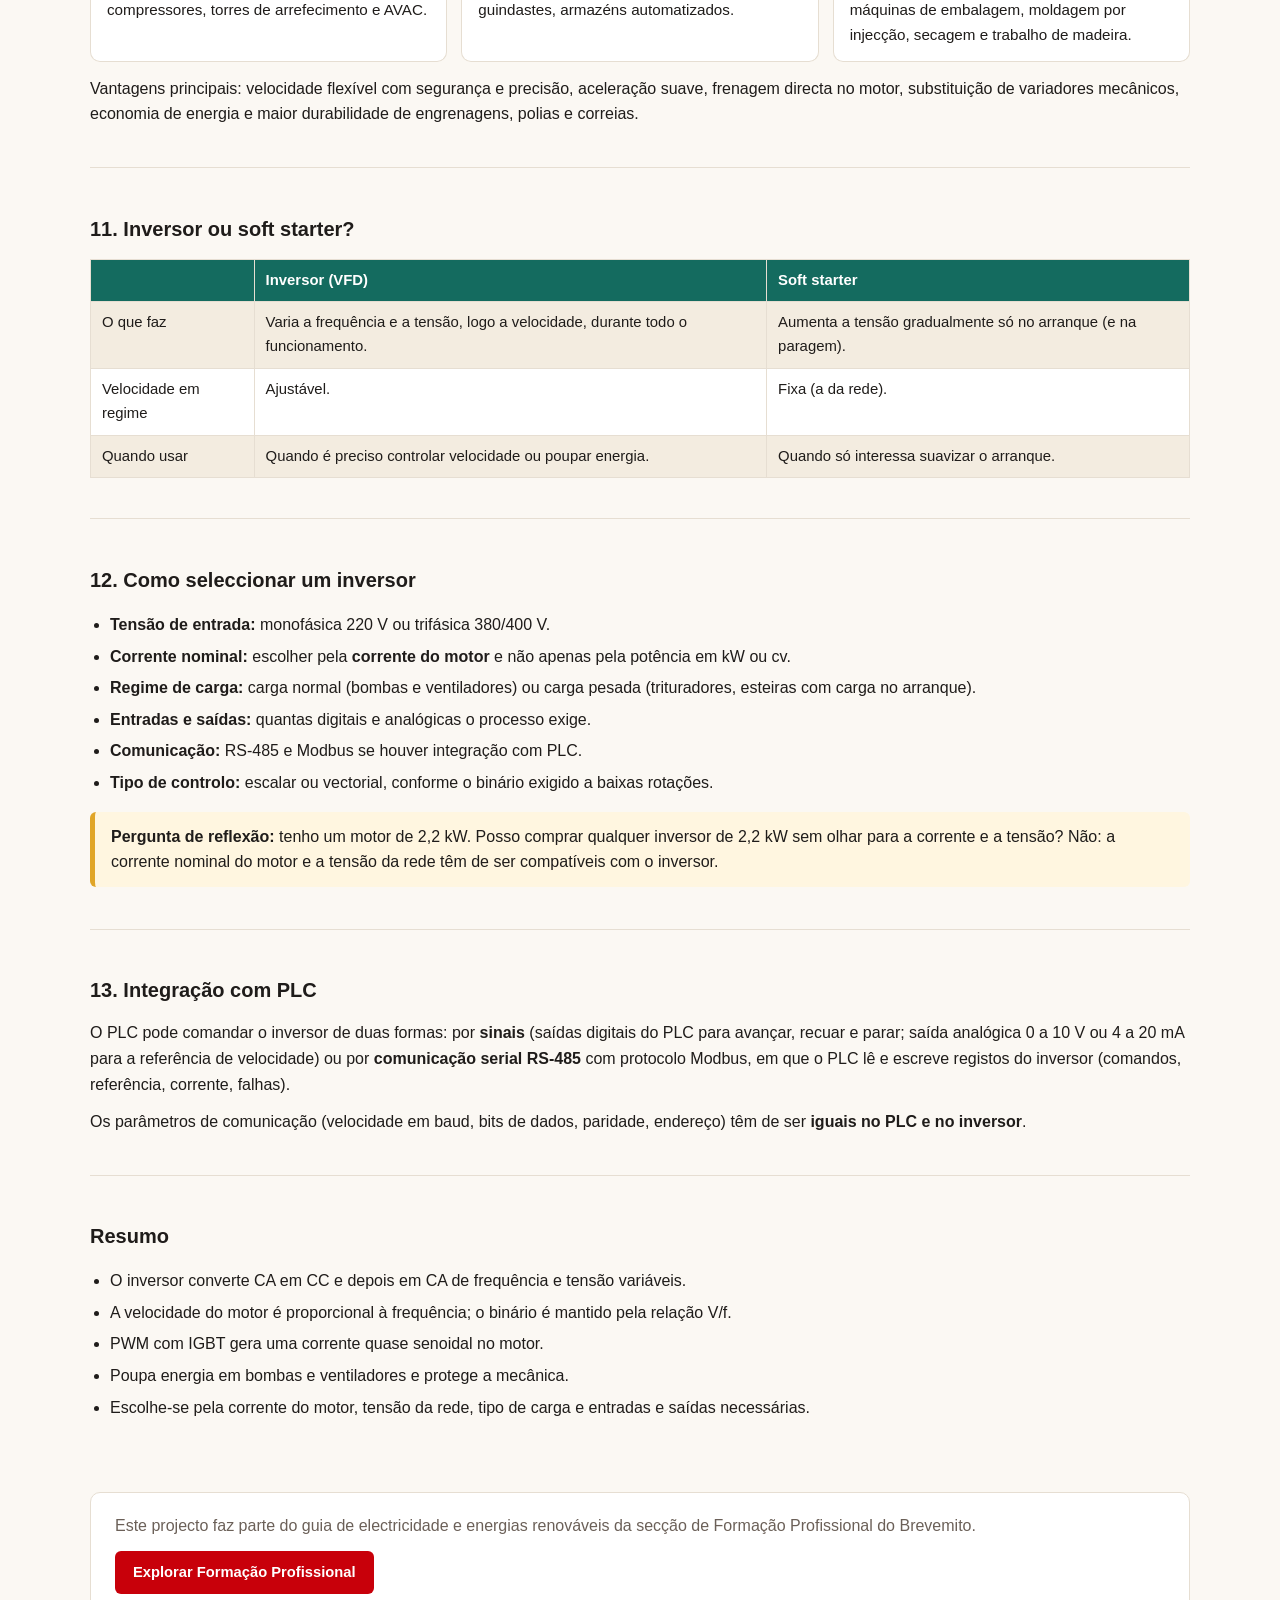
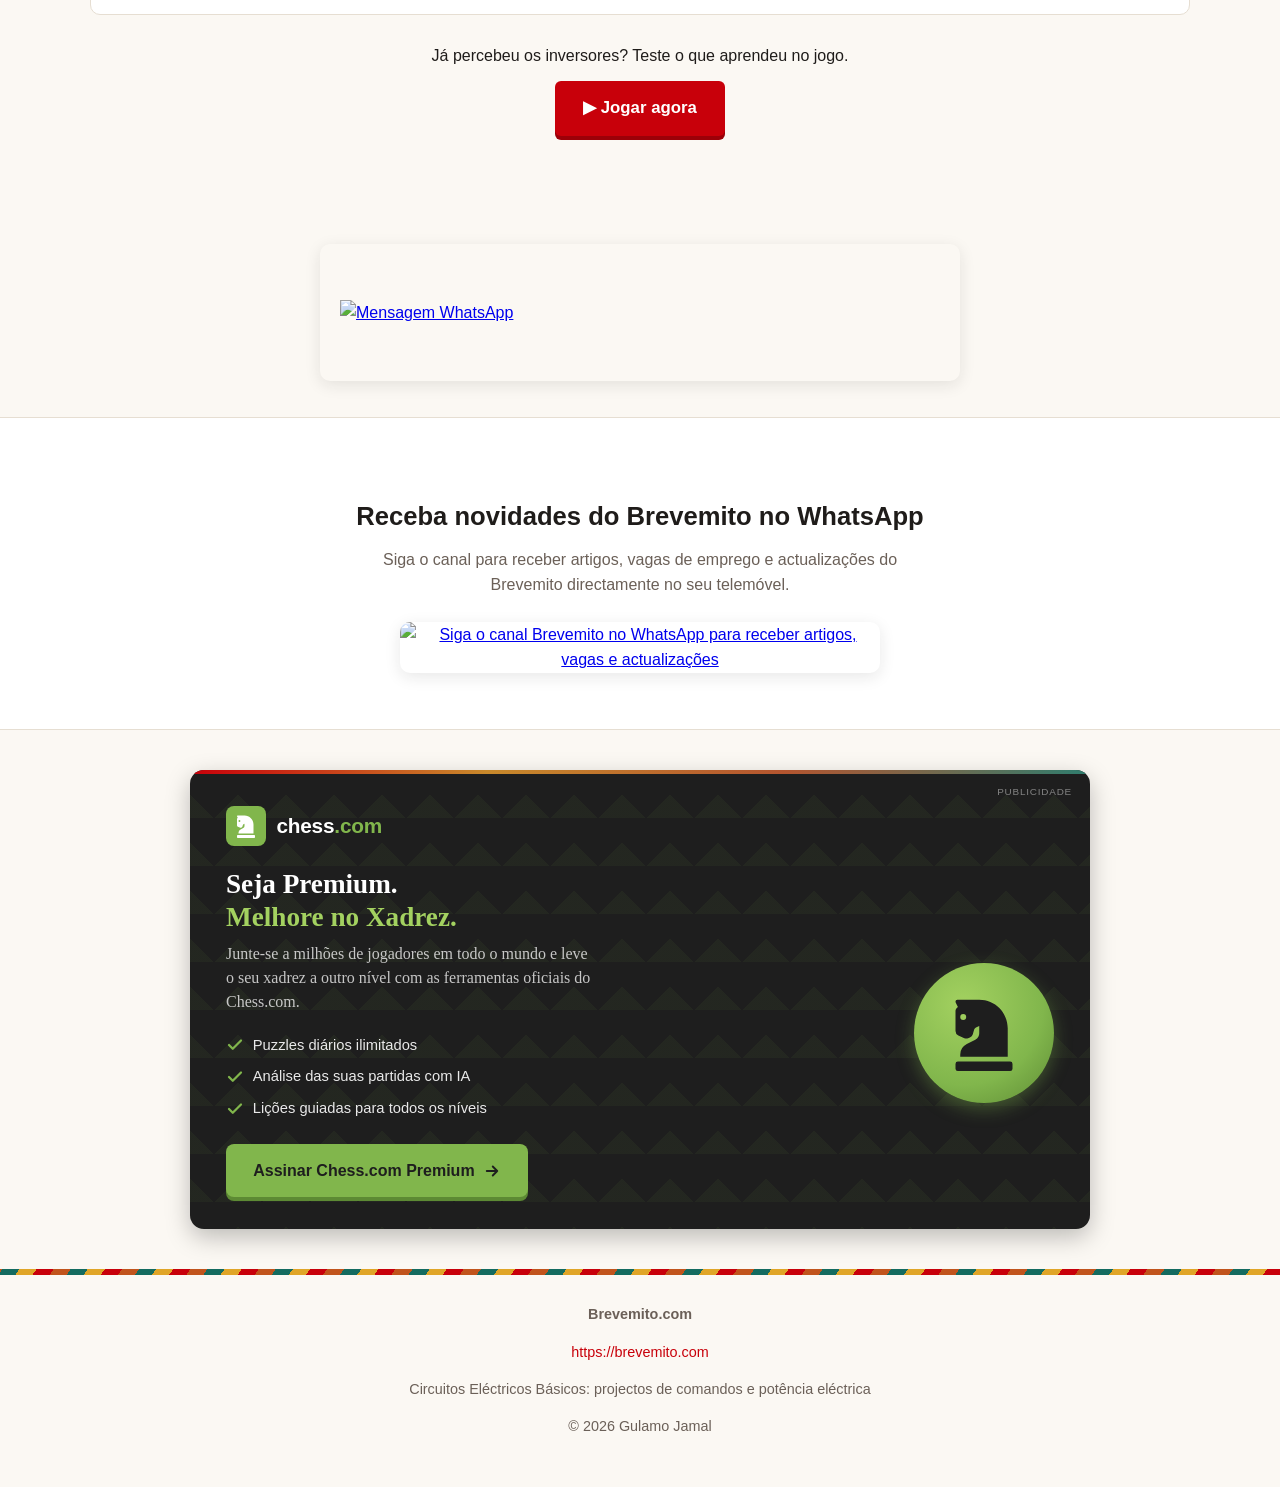
==== commit 6bb59a63: "Update print statement from 'Hello' to 'Goodbye'" ====
--- a/inversor-de-frequencia/index.html
+++ b/inversor-de-frequencia/index.html
@@ -1,362 +1,403 @@
 <!DOCTYPE html>
 <html lang="pt">
 <head>
-<meta charset="UTF-8">
-<meta name="viewport" content="width=device-width, initial-scale=1">
-<title>Inversor de Frequência (VFD) | Circuitos Eléctricos Básicos</title>
-<meta name="description" content="Como funciona um inversor de frequência: rectificador, barramento CC, inversor com IGBT, PWM, controlo V/f, ligação, parametrização e selecção.">
-<style>
-:root{
-  --azul:#0b3a6e; --azul2:#1673b8; --verde:#0f9d7a; --fundo:#f4f7fb;
-  --texto:#1c2733; --cinza:#5b6b7b; --borda:#dbe3ec; --aviso:#b45309; --avisofundo:#fff4e0;
-}
-*{box-sizing:border-box}
-body{margin:0;font-family:Segoe UI,Roboto,Arial,sans-serif;color:var(--texto);background:var(--fundo);line-height:1.7}
-header{background:linear-gradient(135deg,var(--azul),var(--azul2));color:#fff;padding:40px 20px}
-header .w,main,footer .w{max-width:920px;margin:0 auto}
-header a{color:#cfe6ff;text-decoration:none;font-size:.95rem}
-header h1{margin:14px 0 8px;font-size:2rem;line-height:1.25}
-header p{margin:0;color:#e3f0ff;max-width:720px}
-main{padding:28px 20px 60px}
-section{background:#fff;border:1px solid var(--borda);border-radius:12px;padding:24px;margin-bottom:22px}
-h2{color:var(--azul);margin-top:0;font-size:1.4rem}
-h3{color:var(--azul2);margin-bottom:6px}
-p{margin:0 0 12px}
-ul,ol{padding-left:22px;margin:0 0 12px}
-li{margin-bottom:6px}
-.fig{margin:16px 0;text-align:center}
-.fig svg{max-width:100%;height:auto}
-.fig figcaption{font-size:.88rem;color:var(--cinza);margin-top:6px}
-.cards{display:grid;grid-template-columns:repeat(auto-fit,minmax(240px,1fr));gap:14px;margin:14px 0}
-.card{background:var(--fundo);border:1px solid var(--borda);border-radius:10px;padding:14px}
-.card b{color:var(--azul)}
-.aviso{background:var(--avisofundo);border-left:5px solid var(--aviso);padding:12px 16px;border-radius:6px;margin:14px 0}
-.aviso b{color:var(--aviso)}
-.formula{background:#eef5ff;border:1px solid #cfe0f7;border-radius:8px;padding:12px;text-align:center;font-size:1.1rem;margin:12px 0}
-.tabela{overflow-x:auto}
-table{border-collapse:collapse;width:100%;font-size:.95rem}
-th,td{border:1px solid var(--borda);padding:8px 10px;text-align:left;vertical-align:top}
-th{background:var(--azul);color:#fff}
-tr:nth-child(even) td{background:#f8fafd}
-.calc{display:grid;grid-template-columns:repeat(auto-fit,minmax(150px,1fr));gap:12px;margin:12px 0}
-.calc label{font-size:.9rem;color:var(--cinza);display:block}
-.calc input{width:100%;padding:8px;border:1px solid var(--borda);border-radius:6px;font-size:1rem}
-.res{background:var(--azul);color:#fff;border-radius:8px;padding:14px;font-size:1.05rem}
-code{background:#eef2f7;padding:1px 6px;border-radius:4px}
-footer{background:var(--azul);color:#cfe0f5;padding:22px 20px;font-size:.92rem}
-footer a{color:#fff}
-</style>
+  <meta charset="UTF-8">
+  <meta name="viewport" content="width=device-width, initial-scale=1.0">
+  <title>Inversor de Frequência (VFD): Controlo de Velocidade de Motores | Brevemito</title>
+  <meta name="description" content="Como funciona um inversor de frequência: rectificador, barramento CC, IGBT e PWM, relação V/f, ligação, parametrização, selecção e integração com PLC.">
+  <meta property="og:type" content="article">
+  <meta property="og:title" content="Inversor de Frequência (VFD): Controlo de Velocidade de Motores">
+  <meta property="og:description" content="Rectificador, barramento CC, IGBT e PWM, relação V/f, ligação, parametrização e selecção de inversores de frequência.">
+  <meta property="og:url" content="https://brevemito.github.io/circuitos-eletricos-basicos_GULMO_JAMAL/inversor-de-frequencia/">
+  <meta property="og:locale" content="pt_MZ">
+  <link rel="stylesheet" href="../style.css">
+  <style>
+    .project-page p { margin: 0 0 12px; }
+    .project-page h3 { font-size: 1.05rem; margin: 18px 0 6px; color: var(--color-accent-teal); }
+    .vfd-cards { display: grid; grid-template-columns: repeat(auto-fit, minmax(230px, 1fr)); gap: 14px; margin: 14px 0; }
+    .vfd-card { background: var(--color-surface); border: 1px solid var(--color-border); border-top: 4px solid var(--color-accent-ochre); border-radius: var(--radius); padding: 14px 16px; font-size: 0.95rem; }
+    .vfd-card strong { display: block; color: var(--color-text); margin-bottom: 4px; }
+    .vfd-table-wrap { overflow-x: auto; margin: 12px 0; }
+    .vfd-table { border-collapse: collapse; width: 100%; font-size: 0.93rem; background: var(--color-surface); }
+    .vfd-table th, .vfd-table td { border: 1px solid var(--color-border); padding: 9px 11px; text-align: left; vertical-align: top; }
+    .vfd-table th { background: var(--color-accent-teal); color: #ffffff; }
+    .vfd-table tr:nth-child(even) td { background: var(--color-surface-alt); }
+    .vfd-formula { background: var(--color-surface-alt); border: 1px solid var(--color-border); border-radius: var(--radius); padding: 12px; text-align: center; font-size: 1.1rem; margin: 12px 0; }
+    .vfd-aviso { background: #fff6e0; border-left: 5px solid var(--color-accent-ochre); border-radius: 6px; padding: 12px 16px; margin: 14px 0; }
+    .vfd-aviso ul { margin: 6px 0 0; padding-left: 20px; }
+    .vfd-calc { display: grid; grid-template-columns: repeat(auto-fit, minmax(150px, 1fr)); gap: 12px; margin: 12px 0; }
+    .vfd-calc label { display: block; font-size: 0.88rem; color: var(--color-text-muted); margin-bottom: 4px; }
+    .vfd-calc input { width: 100%; padding: 9px; border: 1px solid var(--color-border); border-radius: 6px; font-size: 1rem; font-family: inherit; }
+    .vfd-res { background: var(--color-text); color: #ffffff; border-radius: var(--radius); padding: 14px 16px; font-weight: 600; }
+    .vfd-codigo { background: var(--color-surface-alt); padding: 1px 6px; border-radius: 4px; font-family: Consolas, monospace; font-size: 0.9em; }
+    .diagram-figure svg { max-width: 100%; height: auto; }
+    .vfd-fim { text-align: center; padding: 28px 0 8px; }
+  </style>
 </head>
 <body>
-
-<header>
-  <div class="w">
-    <a href="../index.html">← Voltar aos projectos</a>
-    <h1>Inversor de Frequência (VFD): controlo de velocidade de motores trifásicos</h1>
-    <p>Como um inversor transforma a rede de tensão e frequência fixas numa saída de tensão e frequência variáveis, e como o ligar, parametrizar e escolher.</p>
-  </div>
-</header>
-
-<main>
-
-<section>
-  <h2>1. O que é um inversor de frequência</h2>
-  <p>Um inversor de frequência, também chamado <b>VFD</b> (<i>Variable Frequency Drive</i>) ou variador de velocidade, é um conversor electrónico que alimenta um motor de indução com <b>tensão e frequência variáveis</b>. Como a velocidade de um motor de indução depende da frequência, variando a frequência varia-se a velocidade.</p>
-  <p>Além da velocidade, o inversor permite controlar o <b>tempo de aceleração e desaceleração</b>, o <b>sentido de rotação</b>, o <b>binário</b> e proteger o motor contra sobrecarga, tudo por programação e sem peças mecânicas de variação.</p>
-</section>
-
-<section>
-  <h2>2. Porque controlar a velocidade</h2>
-  <div class="cards">
-    <div class="card"><b>Adequação ao processo</b><br>Bombas, ventiladores, esteiras e compressores raramente precisam de 100% da velocidade o tempo todo. O inversor ajusta a rotação à necessidade de cada momento.</div>
-    <div class="card"><b>Poupança de energia</b><br>Em bombas e ventiladores a potência varia com o cubo da velocidade. Reduzir a rotação em 20% pode reduzir a potência consumida em cerca de metade (0,8 × 0,8 × 0,8 ≈ 0,51).</div>
-    <div class="card"><b>Protecção mecânica</b><br>Arranques e paragens em rampa eliminam choques em correias, engrenagens e acoplamentos, e evitam o golpe de aríete em tubagens.</div>
-  </div>
-</section>
-
-<section>
-  <h2>3. Métodos clássicos e as suas limitações</h2>
-  <div class="tabela">
-  <table>
-    <tr><th>Método</th><th>Como funciona</th><th>Limitação</th></tr>
-    <tr><td>Arranque directo (DOL)</td><td>Motor ligado directamente à rede, de 0 a 100% de uma vez.</td><td>Corrente de arranque de 6 a 8 vezes a nominal, quedas de tensão na rede e choque mecânico.</td></tr>
-    <tr><td>Estrela-triângulo</td><td>Arranque em dois estágios, com tensão reduzida na partida.</td><td>Reduz a corrente de arranque, mas a velocidade continua fixa.</td></tr>
-    <tr><td>Controlo mecânico</td><td>Válvulas de estrangulamento, <i>dampers</i> e caixas de redução.</td><td>O motor continua a trabalhar a plena velocidade contra uma restrição. Desperdício de energia, como conduzir com o acelerador e o travão ao mesmo tempo.</td></tr>
-    <tr><td>Inversor de frequência</td><td>Altera a frequência e a tensão aplicadas ao motor.</td><td>Custo inicial mais elevado e necessidade de parametrização correcta.</td></tr>
-  </table>
-  </div>
-</section>
-
-<section>
-  <h2>4. Como funciona: as três etapas de potência</h2>
-  <p>O inversor faz uma conversão <b>CA → CC → CA</b>, controlada por um microprocessador.</p>
-
-  <figure class="fig">
-  <svg viewBox="0 0 780 190" role="img" aria-label="Diagrama de blocos de um inversor de frequência">
-    <defs><marker id="seta" markerWidth="10" markerHeight="10" refX="8" refY="5" orient="auto"><path d="M0,0 L10,5 L0,10 z" fill="#0b3a6e"/></marker></defs>
-    <rect x="10" y="50" width="120" height="70" rx="10" fill="#e8f1fb" stroke="#1673b8"/>
-    <text x="70" y="82" text-anchor="middle" font-size="14" font-weight="700" fill="#0b3a6e">Rede</text>
-    <text x="70" y="102" text-anchor="middle" font-size="12" fill="#1c2733">3~ 50 Hz</text>
-
-    <rect x="175" y="50" width="120" height="70" rx="10" fill="#fde9e9" stroke="#c0392b"/>
-    <text x="235" y="82" text-anchor="middle" font-size="14" font-weight="700" fill="#7b241c">Rectificador</text>
-    <text x="235" y="102" text-anchor="middle" font-size="12" fill="#1c2733">6 díodos</text>
-
-    <rect x="340" y="50" width="120" height="70" rx="10" fill="#eef1f4" stroke="#5b6b7b"/>
-    <text x="400" y="82" text-anchor="middle" font-size="14" font-weight="700" fill="#2c3e50">Barramento CC</text>
-    <text x="400" y="102" text-anchor="middle" font-size="12" fill="#1c2733">condensador</text>
-
-    <rect x="505" y="50" width="120" height="70" rx="10" fill="#fff1d6" stroke="#d68910"/>
-    <text x="565" y="82" text-anchor="middle" font-size="14" font-weight="700" fill="#7e5109">Inversor</text>
-    <text x="565" y="102" text-anchor="middle" font-size="12" fill="#1c2733">6 IGBT + PWM</text>
-
-    <circle cx="715" cy="85" r="38" fill="#e3f6ef" stroke="#0f9d7a"/>
-    <text x="715" y="82" text-anchor="middle" font-size="16" font-weight="700" fill="#0b6e55">M</text>
-    <text x="715" y="102" text-anchor="middle" font-size="12" fill="#1c2733">3~ 0 a XX Hz</text>
-
-    <line x1="130" y1="85" x2="173" y2="85" stroke="#0b3a6e" stroke-width="2" marker-end="url(#seta)"/>
-    <line x1="295" y1="85" x2="338" y2="85" stroke="#0b3a6e" stroke-width="2" marker-end="url(#seta)"/>
-    <line x1="460" y1="85" x2="503" y2="85" stroke="#0b3a6e" stroke-width="2" marker-end="url(#seta)"/>
-    <line x1="625" y1="85" x2="675" y2="85" stroke="#0b3a6e" stroke-width="2" marker-end="url(#seta)"/>
-
-    <rect x="175" y="150" width="450" height="30" rx="8" fill="#0b3a6e"/>
-    <text x="400" y="170" text-anchor="middle" font-size="13" fill="#fff">Unidade de controlo microprocessada (CPU + IHM + entradas e saídas)</text>
-    <line x1="235" y1="120" x2="235" y2="150" stroke="#0b3a6e" stroke-dasharray="4 3"/>
-    <line x1="565" y1="120" x2="565" y2="150" stroke="#0b3a6e" stroke-dasharray="4 3"/>
-  </svg>
-  <figcaption>Esquema de blocos ilustrativo de um inversor de frequência.</figcaption>
-  </figure>
-
-  <h3>4.1 Rectificador</h3>
-  <p>Ponte de seis díodos que converte a tensão alternada trifásica da rede em tensão contínua pulsante. Os díodos só deixam passar a corrente num sentido.</p>
-  <h3>4.2 Barramento CC (filtro)</h3>
-  <p>Condensadores (e, em alguns modelos, indutâncias) alisam a tensão rectificada e armazenam energia, deixando-a quase contínua. Por isso, em redes de 380 V, a tensão no barramento ronda os 540 V.</p>
-  <h3>4.3 Inversor</h3>
-  <p>Seis transístores <b>IGBT</b> (transistor bipolar de porta isolada) funcionam como interruptores rápidos. Ligados e desligados numa sequência calculada pela CPU, geram três tensões desfasadas de 120° a partir da tensão contínua. Em alguns equipamentos podem usar-se outros semicondutores, mas o IGBT é o mais comum.</p>
-
-  <h3>4.4 Modulação PWM</h3>
-  <p>Os IGBT são comandados por <b>PWM</b> (modulação por largura de pulso). Em vez de uma onda senoidal, o inversor entrega pulsos de largura variável: pulsos mais largos no pico da onda e mais estreitos junto ao zero. O motor, por ser indutivo, "alisa" estes pulsos e a <b>corrente</b> resultante fica quase senoidal.</p>
-
-  <figure class="fig">
-  <svg viewBox="0 0 480 190" role="img" aria-label="Ilustração de modulação por largura de pulso">
-    <line x1="30" y1="95" x2="460" y2="95" stroke="#5b6b7b"/>
-    <g fill="#1673b8">
-      <rect x="38" y="45" width="4" height="50"/><rect x="58" y="45" width="8" height="50"/>
-      <rect x="78" y="45" width="12" height="50"/><rect x="98" y="45" width="16" height="50"/>
-      <rect x="118" y="45" width="18" height="50"/><rect x="138" y="45" width="18" height="50"/>
-      <rect x="160" y="45" width="16" height="50"/><rect x="182" y="45" width="12" height="50"/>
-      <rect x="204" y="45" width="8" height="50"/><rect x="226" y="45" width="4" height="50"/>
-    </g>
-    <g fill="#c0392b">
-      <rect x="258" y="95" width="4" height="50"/><rect x="278" y="95" width="8" height="50"/>
-      <rect x="298" y="95" width="12" height="50"/><rect x="318" y="95" width="16" height="50"/>
-      <rect x="338" y="95" width="18" height="50"/><rect x="358" y="95" width="18" height="50"/>
-      <rect x="380" y="95" width="16" height="50"/><rect x="402" y="95" width="12" height="50"/>
-      <rect x="424" y="95" width="8" height="50"/><rect x="446" y="95" width="4" height="50"/>
-    </g>
-    <path d="M30 95 Q135 -5 245 95 T460 95" fill="none" stroke="#0b3a6e" stroke-width="2" stroke-dasharray="6 4"/>
-    <text x="240" y="178" text-anchor="middle" font-size="12" fill="#5b6b7b">Pulsos de tensão (barras) e onda senoidal equivalente (tracejado)</text>
-  </svg>
-  <figcaption>Ilustração simplificada do PWM. Na prática os pulsos são muito mais numerosos.</figcaption>
-  </figure>
-
-  <div class="aviso"><b>Atenção:</b> a <i>frequência de chaveamento</i> dos IGBT (na ordem dos kHz) não é a <i>frequência de saída</i> do inversor (por exemplo 50 Hz). São duas grandezas diferentes e a primeira é um parâmetro ajustável.</div>
-</section>
-
-<section>
-  <h2>5. Velocidade, frequência e binário</h2>
-  <p>A velocidade síncrona do campo magnético do motor é:</p>
-  <div class="formula"><b>n<sub>s</sub> = 120 × f / p</b></div>
-  <p>Onde <b>f</b> é a frequência em Hz e <b>p</b> o número de pólos. A velocidade real do rotor é um pouco menor, por causa do escorregamento <b>s</b>:</p>
-  <div class="formula"><b>n = 120 × f × (1 − s) / p</b></div>
-
-  <h3>Calculadora de velocidade</h3>
-  <div class="calc">
-    <div><label for="f">Frequência (Hz)</label><input id="f" type="number" value="50" step="0.1"></div>
-    <div><label for="p">Número de pólos</label><input id="p" type="number" value="4" step="2"></div>
-    <div><label for="s">Escorregamento (%)</label><input id="s" type="number" value="3.3" step="0.1"></div>
-  </div>
-  <div class="res" id="res">Resultado aparece aqui.</div>
-
-  <h3>Exemplos para um motor de 4 pólos, 50 Hz (≈ 1450 rpm)</h3>
-  <ul>
-    <li><b>50 Hz:</b> rotação nominal, cerca de 1450 rpm.</li>
-    <li><b>40 Hz:</b> cerca de 1160 rpm (menos 20%), com grande poupança de energia em bombas e ventiladores.</li>
-    <li><b>25 Hz:</b> cerca de 725 rpm (50%), adequado a baixas procuras em bombas.</li>
-  </ul>
-
-  <h3>Relação tensão/frequência (V/f)</h3>
-  <p>O binário do motor depende do fluxo magnético, que é proporcional a V/f. Por isso, ao baixar a frequência, o inversor baixa a tensão na mesma proporção, mantendo V/f aproximadamente constante. Para um motor de 380 V / 50 Hz, são cerca de 7,6 V por Hz.</p>
-
-  <figure class="fig">
-  <svg viewBox="0 0 480 270" role="img" aria-label="Curva tensão frequência">
-    <line x1="60" y1="220" x2="450" y2="220" stroke="#2c3e50" stroke-width="2"/>
-    <line x1="60" y1="220" x2="60" y2="25" stroke="#2c3e50" stroke-width="2"/>
-    <polyline points="60,205 270,50 420,50" fill="none" stroke="#1673b8" stroke-width="3"/>
-    <line x1="270" y1="50" x2="270" y2="220" stroke="#5b6b7b" stroke-dasharray="4 4"/>
-    <line x1="60" y1="50" x2="270" y2="50" stroke="#5b6b7b" stroke-dasharray="4 4"/>
-    <text x="270" y="240" text-anchor="middle" font-size="12">50 Hz (base)</text>
-    <text x="55" y="54" text-anchor="end" font-size="12">380 V</text>
-    <text x="60" y="240" text-anchor="middle" font-size="12">0</text>
-    <text x="440" y="240" text-anchor="end" font-size="12">Frequência (Hz)</text>
-    <text x="70" y="20" font-size="12">Tensão (V)</text>
-    <text x="150" y="150" font-size="12" fill="#0b3a6e">V/f constante</text>
-    <text x="320" y="40" font-size="12" fill="#b45309">acima da base: tensão fixa</text>
-    <text x="320" y="75" font-size="12" fill="#5b6b7b">(enfraquecimento de campo)</text>
-  </svg>
-  <figcaption>Curva V/f ilustrativa. A pequena tensão inicial a 0 Hz (compensação de arranque) ajuda o binário a baixas rotações.</figcaption>
-  </figure>
-
-  <p>Acima da frequência nominal a tensão já não pode subir (limitada pela rede), logo o fluxo e o binário disponíveis diminuem. É a zona de <b>enfraquecimento de campo</b>: o motor pode rodar mais depressa, mas com menos binário. Convém confirmar sempre o limite mecânico do motor e da carga.</p>
-</section>
-
-<section>
-  <h2>6. Inversor escalar e inversor vectorial</h2>
-  <div class="tabela">
-  <table>
-    <tr><th></th><th>Escalar (V/f)</th><th>Vectorial</th></tr>
-    <tr><td>Controlo</td><td>Curva V/f fixa, definida por parâmetros.</td><td>Controla separadamente a corrente que magnetiza e a que produz binário.</td></tr>
-    <tr><td>Baixas rotações</td><td>Binário limitado.</td><td>Bom binário, mesmo a baixas frequências.</td></tr>
-    <tr><td>Custo e complexidade</td><td>Menor.</td><td>Maior.</td></tr>
-    <tr><td>Aplicações típicas</td><td>Bombas, ventiladores, exaustores.</td><td>Esteiras, guindastes, máquinas com binário exigente.</td></tr>
-  </table>
-  </div>
-  <p>O vectorial pode ser em malha aberta (sem encoder) ou em malha fechada (com encoder, para precisão máxima).</p>
-</section>
-
-<section>
-  <h2>7. Blocos do inversor: CPU, IHM, interfaces e potência</h2>
-  <ul>
-    <li><b>CPU:</b> guarda os parâmetros e gera os pulsos de disparo dos IGBT.</li>
-    <li><b>IHM (interface homem-máquina):</b> display e teclas para visualizar tensão, corrente, frequência, alarmes e alterar parâmetros.</li>
-    <li><b>Interfaces:</b> entradas analógicas (0 a 10 V ou 4 a 20 mA), entradas e saídas digitais, e comunicação serial RS-485 (por exemplo Modbus) para integração com PLC.</li>
-    <li><b>Etapa de potência:</b> rectificador, barramento CC e módulo IGBT. A frequência de saída situa-se normalmente entre 0,5 e 400 Hz, conforme o modelo.</li>
-  </ul>
-</section>
-
-<section>
-  <h2>8. Ligação eléctrica</h2>
-  <ol>
-    <li><b>Entrada de potência (R, S, T ou L, N):</b> ligada à rede através de um disjuntor ou protecção adequada. Muitos inversores pequenos aceitam alimentação monofásica 220 V e entregam saída trifásica ao motor.</li>
-    <li><b>Saída (U, V, W):</b> ligada ao motor. Trocar duas fases inverte o sentido de rotação.</li>
-    <li><b>Terra (PE):</b> sempre ligado, tanto no inversor como no motor.</li>
-    <li><b>Comando:</b> botões ou selector para avançar, recuar e parar; potenciómetro para a referência de velocidade (0 a 10 V) ou sinal de 4 a 20 mA.</li>
-    <li><b>Resistência de frenagem (opcional):</b> nos terminais indicados pelo fabricante, para cargas de grande inércia.</li>
-    <li><b>Comunicação (opcional):</b> RS-485 (terminais A+ e B−) para comando por PLC.</li>
-  </ol>
-  <div class="aviso"><b>Segurança:</b>
-    <ul>
-      <li>Depois de desligar a alimentação, aguardar alguns minutos (normalmente 5) para descarregar os condensadores do barramento CC antes de abrir o equipamento.</li>
-      <li>Não colocar contactores a abrir ou fechar entre o inversor e o motor com o inversor a funcionar.</li>
-      <li>Usar cabo blindado na saída para o motor, o mais curto possível, e respeitar as instruções do manual do fabricante.</li>
-    </ul>
-  </div>
-</section>
-
-<section>
-  <h2>9. Parametrização</h2>
-  <p>Todos os ajustes são feitos por <b>parâmetros</b>, indicados no display pela letra P seguida de um número. Os nomes e números variam de marca para marca, mas os grupos principais são os mesmos:</p>
-  <div class="tabela">
-  <table>
-    <tr><th>Grupo</th><th>O que definir</th></tr>
-    <tr><td>Dados do motor</td><td>Tensão, corrente, frequência e rotação de placa.</td></tr>
-    <tr><td>Origem do comando</td><td>Teclado (local) ou terminais/comunicação (remoto).</td></tr>
-    <tr><td>Origem da referência</td><td>Teclas da IHM, potenciómetro, 4 a 20 mA ou comunicação.</td></tr>
-    <tr><td>Frequência mínima e máxima</td><td>Limites de velocidade permitidos.</td></tr>
-    <tr><td>Rampas</td><td>Tempo de aceleração e de desaceleração.</td></tr>
-    <tr><td>Protecção térmica</td><td>Corrente de sobrecarga do motor.</td></tr>
-    <tr><td>Entradas e saídas</td><td>Função de cada entrada digital e de cada relé.</td></tr>
-  </table>
-  </div>
-
-  <h3>Exemplo: inversor WEG CFW-07 (conforme o manual)</h3>
-  <ul>
-    <li>A tecla <code>P</code> alterna entre o número do parâmetro e o seu valor; as setas ▲ e ▼ alteram o valor; a tecla <code>I/O</code> habilita ou desabilita o inversor e faz o reset após um erro.</li>
-    <li>Para alterar parâmetros, o <code>P000</code> tem de estar em <b>5</b>.</li>
-    <li>Para repor os valores de fábrica: desabilitar o inversor, ajustar <code>P000 = 5</code>, ajustar <code>P204 = 5</code> e premir <code>P</code>. Todos os ajustes anteriores são perdidos.</li>
-    <li>Parâmetros de leitura úteis: <code>P003</code> corrente do motor, <code>P004</code> tensão do barramento CC, <code>P005</code> frequência aplicada ao motor, <code>P007</code> tensão de saída.</li>
-    <li>Indicações do display: <code>rdY</code> (pronto), <code>Sub</code> (tensão de rede insuficiente), <code>E02</code> e semelhantes (erro, a piscar), <code>dcbr</code> (frenagem CC) e <code>Auto</code> (auto-ajuste de parâmetros do motor).</li>
-  </ul>
-</section>
-
-<section>
-  <h2>10. Aplicações industriais</h2>
-  <div class="cards">
-    <div class="card"><b>Fluidos</b><br>Bombas, ventiladores, exaustores, sopradores, compressores, torres de arrefecimento e AVAC.</div>
-    <div class="card"><b>Transporte e elevação</b><br>Esteiras, elevadores, pontes rolantes e guindastes, armazéns automatizados.</div>
-    <div class="card"><b>Processo</b><br>Extrusoras, misturadores e agitadores, máquinas de embalagem, moldagem por injecção, secagem e trabalho de madeira.</div>
-  </div>
-  <p>Vantagens principais: velocidade flexível com segurança e precisão, aceleração suave, frenagem directa no motor, substituição de variadores mecânicos, economia de energia e maior durabilidade de engrenagens, polias e correias.</p>
-</section>
-
-<section>
-  <h2>11. Inversor ou soft starter?</h2>
-  <div class="tabela">
-  <table>
-    <tr><th></th><th>Inversor (VFD)</th><th>Soft starter</th></tr>
-    <tr><td>O que faz</td><td>Varia a frequência e a tensão, logo a velocidade, durante todo o funcionamento.</td><td>Aumenta a tensão gradualmente só no arranque (e na paragem).</td></tr>
-    <tr><td>Velocidade em regime</td><td>Ajustável.</td><td>Fixa (a da rede).</td></tr>
-    <tr><td>Quando usar</td><td>Quando é preciso controlar velocidade ou poupar energia.</td><td>Quando só interessa suavizar o arranque.</td></tr>
-  </table>
-  </div>
-</section>
-
-<section>
-  <h2>12. Como seleccionar um inversor</h2>
-  <ul>
-    <li><b>Tensão de entrada:</b> monofásica 220 V ou trifásica 380/400 V.</li>
-    <li><b>Corrente nominal:</b> escolher pela <b>corrente do motor</b> e não apenas pela potência em kW ou cv.</li>
-    <li><b>Regime de carga:</b> carga normal (bombas e ventiladores) ou carga pesada (trituradores, esteiras com carga no arranque).</li>
-    <li><b>Entradas e saídas:</b> quantas digitais e analógicas o processo exige.</li>
-    <li><b>Comunicação:</b> RS-485/Modbus se houver integração com PLC.</li>
-    <li><b>Tipo de controlo:</b> escalar ou vectorial, conforme o binário exigido a baixas rotações.</li>
-  </ul>
-  <div class="aviso"><b>Pergunta de reflexão:</b> tenho um motor de 2,2 kW. Posso comprar qualquer inversor de 2,2 kW sem olhar para a corrente e a tensão? Não: a corrente nominal do motor e a tensão da rede têm de ser compatíveis com o inversor.</div>
-</section>
-
-<section>
-  <h2>13. Integração com PLC</h2>
-  <p>O PLC pode comandar o inversor de duas formas: por <b>sinais</b> (saídas digitais do PLC para avançar, recuar e parar; saída analógica 0 a 10 V ou 4 a 20 mA para a referência de velocidade) ou por <b>comunicação serial RS-485</b> com protocolo Modbus, em que o PLC lê e escreve registos do inversor (comandos, referência, corrente, falhas).</p>
-  <p>Os parâmetros de comunicação (velocidade em baud, bits de dados, paridade, endereço) têm de ser <b>iguais no PLC e no inversor</b>.</p>
-</section>
-
-<section>
-  <h2>Resumo</h2>
-  <ul>
-    <li>O inversor converte CA em CC e depois em CA de frequência e tensão variáveis.</li>
-    <li>A velocidade do motor é proporcional à frequência; o binário é mantido pela relação V/f.</li>
-    <li>PWM com IGBT gera uma corrente quase senoidal no motor.</li>
-    <li>Poupa energia em bombas e ventiladores e protege a mecânica.</li>
-    <li>Escolhe-se pela corrente do motor, tensão da rede, tipo de carga e entradas e saídas necessárias.</li>
-  </ul>
-</section>
-
-</main>
-
-<footer>
-  <div class="w">
-    <p><a href="../index.html">← Voltar aos projectos</a> | Projecto do portfólio técnico de Gulamo Jamal | <a href="https://brevemito.com/formacao-profissional/">Formação Profissional, Brevemito</a></p>
-  </div>
-</footer>
-
-<script>
-function calcular(){
-  var f = parseFloat(document.getElementById('f').value);
-  var p = parseFloat(document.getElementById('p').value);
-  var s = parseFloat(document.getElementById('s').value);
-  var el = document.getElementById('res');
-  if (isNaN(f) || isNaN(p) || isNaN(s) || p <= 0) {
-    el.textContent = 'Preencha todos os campos com valores válidos.';
-    return;
-  }
-  var ns = 120 * f / p;
-  var n = ns * (1 - s / 100);
-  el.textContent = 'Velocidade síncrona: ' + Math.round(ns) + ' rpm | Velocidade real do rotor: ' + Math.round(n) + ' rpm';
-}
-['f','p','s'].forEach(function(id){
-  document.getElementById(id).addEventListener('input', calcular);
-});
-calcular();
-</script>
+  <a class="skip-link" href="#conteudo">Saltar para o conteúdo</a>
+
+  <header class="site-header">
+    <div class="container header-inner">
+      <a href="../index.html" class="logo">Circuitos Eléctricos Básicos</a>
+      <nav class="main-nav" id="mainNav">
+        <a href="../index.html#inicio">Início</a>
+        <a href="../index.html#projectos">Projectos</a>
+        <a href="../index.html#teste">🎮 Jogar</a>
+        <a href="../index.html#sobre">Sobre</a>
+        <a href="https://brevemito.com" target="_blank" rel="noopener noreferrer">Brevemito</a>
+      </nav>
+      <button class="nav-toggle" id="navToggle" aria-label="Abrir menu de navegação" aria-expanded="false">
+        <span></span><span></span><span></span>
+      </button>
+    </div>
+  </header>
+
+  <main id="conteudo">
+    <div class="container project-page">
+      <a class="back-link" href="../index.html#projectos">← Voltar aos projectos</a>
+
+      <h1>Inversor de Frequência (VFD): controlo de velocidade de motores</h1>
+      <p class="lead">Como um inversor transforma a rede de tensão e frequência fixas numa saída de tensão e frequência variáveis, e como o ligar, parametrizar e escolher.</p>
+
+      <section>
+        <h2>1. O que é um inversor de frequência</h2>
+        <p>Um inversor de frequência, também chamado <strong>VFD</strong> (<em>Variable Frequency Drive</em>) ou variador de velocidade, é um conversor electrónico que alimenta um motor de indução com <strong>tensão e frequência variáveis</strong>. Como a velocidade de um motor de indução depende da frequência, variando a frequência varia-se a velocidade.</p>
+        <p>Além da velocidade, o inversor permite controlar o <strong>tempo de aceleração e desaceleração</strong>, o <strong>sentido de rotação</strong>, o <strong>binário</strong> e proteger o motor contra sobrecarga, tudo por programação e sem peças mecânicas de variação.</p>
+      </section>
+
+      <section>
+        <h2>2. Porque controlar a velocidade</h2>
+        <div class="vfd-cards">
+          <div class="vfd-card"><strong>Adequação ao processo</strong>Bombas, ventiladores, esteiras e compressores raramente precisam de 100% da velocidade o tempo todo. O inversor ajusta a rotação à necessidade de cada momento.</div>
+          <div class="vfd-card"><strong>Poupança de energia</strong>Em bombas e ventiladores a potência varia com o cubo da velocidade. Reduzir a rotação em 20% pode reduzir a potência consumida em cerca de metade (0,8 × 0,8 × 0,8 ≈ 0,51).</div>
+          <div class="vfd-card"><strong>Protecção mecânica</strong>Arranques e paragens em rampa eliminam choques em correias, engrenagens e acoplamentos, e evitam o golpe de aríete em tubagens.</div>
+        </div>
+      </section>
+
+      <section>
+        <h2>3. Métodos clássicos e as suas limitações</h2>
+        <div class="vfd-table-wrap">
+          <table class="vfd-table">
+            <tr><th>Método</th><th>Como funciona</th><th>Limitação</th></tr>
+            <tr><td>Arranque directo (DOL)</td><td>Motor ligado directamente à rede, de 0 a 100% de uma vez.</td><td>Corrente de arranque de 6 a 8 vezes a nominal, quedas de tensão na rede e choque mecânico.</td></tr>
+            <tr><td>Estrela-triângulo</td><td>Arranque em dois estágios, com tensão reduzida na partida.</td><td>Reduz a corrente de arranque, mas a velocidade continua fixa.</td></tr>
+            <tr><td>Controlo mecânico</td><td>Válvulas de estrangulamento, <em>dampers</em> e caixas de redução.</td><td>O motor continua a plena velocidade contra uma restrição. Desperdício de energia, como conduzir com o acelerador e o travão ao mesmo tempo.</td></tr>
+            <tr><td>Inversor de frequência</td><td>Altera a frequência e a tensão aplicadas ao motor.</td><td>Custo inicial mais elevado e necessidade de parametrização correcta.</td></tr>
+          </table>
+        </div>
+      </section>
+
+      <section>
+        <h2>4. Como funciona: as três etapas de potência</h2>
+        <p>O inversor faz uma conversão <strong>CA → CC → CA</strong>, controlada por um microprocessador.</p>
+
+        <figure class="diagram-figure">
+          <svg viewBox="0 0 780 190" role="img" aria-label="Diagrama de blocos de um inversor de frequência: rede, rectificador, barramento CC, inversor e motor">
+            <defs><marker id="seta" markerWidth="10" markerHeight="10" refX="8" refY="5" orient="auto"><path d="M0,0 L10,5 L0,10 z" fill="#1f1c1a"/></marker></defs>
+            <rect x="10" y="50" width="120" height="70" rx="10" fill="#f3ece0" stroke="#6b6058"/>
+            <text x="70" y="82" text-anchor="middle" font-size="14" font-weight="700" fill="#1f1c1a">Rede</text>
+            <text x="70" y="102" text-anchor="middle" font-size="12" fill="#1f1c1a">3~ 50 Hz</text>
+
+            <rect x="175" y="50" width="120" height="70" rx="10" fill="#fbe3e4" stroke="#c8000a"/>
+            <text x="235" y="82" text-anchor="middle" font-size="14" font-weight="700" fill="#9c0008">Rectificador</text>
+            <text x="235" y="102" text-anchor="middle" font-size="12" fill="#1f1c1a">6 díodos</text>
+
+            <rect x="340" y="50" width="120" height="70" rx="10" fill="#fbeccb" stroke="#e0a527"/>
+            <text x="400" y="82" text-anchor="middle" font-size="14" font-weight="700" fill="#7a5a0c">Barramento CC</text>
+            <text x="400" y="102" text-anchor="middle" font-size="12" fill="#1f1c1a">condensador</text>
+
+            <rect x="505" y="50" width="120" height="70" rx="10" fill="#f7e0d2" stroke="#c1541c"/>
+            <text x="565" y="82" text-anchor="middle" font-size="14" font-weight="700" fill="#8a3a10">Inversor</text>
+            <text x="565" y="102" text-anchor="middle" font-size="12" fill="#1f1c1a">6 IGBT + PWM</text>
+
+            <circle cx="715" cy="85" r="38" fill="#d9eeea" stroke="#146b5f"/>
+            <text x="715" y="82" text-anchor="middle" font-size="16" font-weight="700" fill="#0d4a42">M</text>
+            <text x="715" y="102" text-anchor="middle" font-size="12" fill="#1f1c1a">3~ 0 a XX Hz</text>
+
+            <line x1="130" y1="85" x2="173" y2="85" stroke="#1f1c1a" stroke-width="2" marker-end="url(#seta)"/>
+            <line x1="295" y1="85" x2="338" y2="85" stroke="#1f1c1a" stroke-width="2" marker-end="url(#seta)"/>
+            <line x1="460" y1="85" x2="503" y2="85" stroke="#1f1c1a" stroke-width="2" marker-end="url(#seta)"/>
+            <line x1="625" y1="85" x2="675" y2="85" stroke="#1f1c1a" stroke-width="2" marker-end="url(#seta)"/>
+
+            <rect x="175" y="150" width="450" height="30" rx="8" fill="#1f1c1a"/>
+            <text x="400" y="170" text-anchor="middle" font-size="13" fill="#ffffff">Unidade de controlo microprocessada (CPU, IHM, entradas e saídas)</text>
+            <line x1="235" y1="120" x2="235" y2="150" stroke="#1f1c1a" stroke-dasharray="4 3"/>
+            <line x1="565" y1="120" x2="565" y2="150" stroke="#1f1c1a" stroke-dasharray="4 3"/>
+          </svg>
+          <figcaption>Esquema de blocos ilustrativo de um inversor de frequência.</figcaption>
+        </figure>
+
+        <h3>4.1 Rectificador</h3>
+        <p>Ponte de seis díodos que converte a tensão alternada trifásica da rede em tensão contínua pulsante. Os díodos só deixam passar a corrente num sentido.</p>
+        <h3>4.2 Barramento CC (filtro)</h3>
+        <p>Condensadores (e, em alguns modelos, indutâncias) alisam a tensão rectificada e armazenam energia, deixando-a quase contínua. Por isso, numa rede de 380 V, a tensão no barramento ronda os 540 V.</p>
+        <h3>4.3 Inversor</h3>
+        <p>Seis transístores <strong>IGBT</strong> (transistor bipolar de porta isolada) funcionam como interruptores rápidos. Ligados e desligados numa sequência calculada pela CPU, geram três tensões desfasadas de 120° a partir da tensão contínua. Em alguns equipamentos podem usar-se outros semicondutores, mas o IGBT é o mais comum.</p>
+
+        <h3>4.4 Modulação PWM</h3>
+        <p>Os IGBT são comandados por <strong>PWM</strong> (modulação por largura de pulso). Em vez de uma onda senoidal, o inversor entrega pulsos de largura variável: pulsos mais largos no pico da onda e mais estreitos junto ao zero. O motor, por ser indutivo, "alisa" estes pulsos e a <strong>corrente</strong> resultante fica quase senoidal.</p>
+
+        <figure class="diagram-figure">
+          <svg viewBox="0 0 480 190" role="img" aria-label="Ilustração de modulação por largura de pulso">
+            <line x1="30" y1="95" x2="460" y2="95" stroke="#6b6058"/>
+            <g fill="#146b5f">
+              <rect x="38" y="45" width="4" height="50"/><rect x="58" y="45" width="8" height="50"/>
+              <rect x="78" y="45" width="12" height="50"/><rect x="98" y="45" width="16" height="50"/>
+              <rect x="118" y="45" width="18" height="50"/><rect x="138" y="45" width="18" height="50"/>
+              <rect x="160" y="45" width="16" height="50"/><rect x="182" y="45" width="12" height="50"/>
+              <rect x="204" y="45" width="8" height="50"/><rect x="226" y="45" width="4" height="50"/>
+            </g>
+            <g fill="#c8000a">
+              <rect x="258" y="95" width="4" height="50"/><rect x="278" y="95" width="8" height="50"/>
+              <rect x="298" y="95" width="12" height="50"/><rect x="318" y="95" width="16" height="50"/>
+              <rect x="338" y="95" width="18" height="50"/><rect x="358" y="95" width="18" height="50"/>
+              <rect x="380" y="95" width="16" height="50"/><rect x="402" y="95" width="12" height="50"/>
+              <rect x="424" y="95" width="8" height="50"/><rect x="446" y="95" width="4" height="50"/>
+            </g>
+            <path d="M30 95 Q135 -5 245 95 T460 95" fill="none" stroke="#1f1c1a" stroke-width="2" stroke-dasharray="6 4"/>
+            <text x="240" y="178" text-anchor="middle" font-size="12" fill="#6b6058">Pulsos de tensão (barras) e onda senoidal equivalente (tracejado)</text>
+          </svg>
+          <figcaption>Ilustração simplificada do PWM. Na prática os pulsos são muito mais numerosos.</figcaption>
+        </figure>
+
+        <div class="vfd-aviso"><strong>Atenção:</strong> a <em>frequência de chaveamento</em> dos IGBT (na ordem dos kHz) não é a <em>frequência de saída</em> do inversor (por exemplo 50 Hz). São duas grandezas diferentes e a primeira é um parâmetro ajustável.</div>
+      </section>
+
+      <section>
+        <h2>5. Velocidade, frequência e binário</h2>
+        <p>A velocidade síncrona do campo magnético do motor é:</p>
+        <div class="vfd-formula"><strong>n<sub>s</sub> = 120 × f / p</strong></div>
+        <p>Onde <strong>f</strong> é a frequência em Hz e <strong>p</strong> o número de pólos. A velocidade real do rotor é um pouco menor, por causa do escorregamento <strong>s</strong>:</p>
+        <div class="vfd-formula"><strong>n = 120 × f × (1 − s) / p</strong></div>
+
+        <h3>Calculadora de velocidade</h3>
+        <div class="vfd-calc">
+          <div><label for="f">Frequência (Hz)</label><input id="f" type="number" value="50" step="0.1"></div>
+          <div><label for="p">Número de pólos</label><input id="p" type="number" value="4" step="2"></div>
+          <div><label for="s">Escorregamento (%)</label><input id="s" type="number" value="3.3" step="0.1"></div>
+        </div>
+        <div class="vfd-res" id="res">Resultado aparece aqui.</div>
+
+        <h3>Exemplos para um motor de 4 pólos, 50 Hz (cerca de 1450 rpm)</h3>
+        <ul class="spec-list">
+          <li><strong>50 Hz:</strong> rotação nominal, cerca de 1450 rpm.</li>
+          <li><strong>40 Hz:</strong> cerca de 1160 rpm (menos 20%), com grande poupança de energia em bombas e ventiladores.</li>
+          <li><strong>25 Hz:</strong> cerca de 725 rpm (50%), adequado a baixas procuras em bombas.</li>
+        </ul>
+
+        <h3>Relação tensão/frequência (V/f)</h3>
+        <p>O binário do motor depende do fluxo magnético, que é proporcional a V/f. Por isso, ao baixar a frequência, o inversor baixa a tensão na mesma proporção, mantendo V/f aproximadamente constante. Para um motor de 380 V e 50 Hz, são cerca de 7,6 V por Hz.</p>
+
+        <figure class="diagram-figure">
+          <svg viewBox="0 0 480 270" role="img" aria-label="Curva tensão frequência de um inversor escalar">
+            <line x1="60" y1="220" x2="450" y2="220" stroke="#1f1c1a" stroke-width="2"/>
+            <line x1="60" y1="220" x2="60" y2="25" stroke="#1f1c1a" stroke-width="2"/>
+            <polyline points="60,205 270,50 420,50" fill="none" stroke="#c8000a" stroke-width="3"/>
+            <line x1="270" y1="50" x2="270" y2="220" stroke="#6b6058" stroke-dasharray="4 4"/>
+            <line x1="60" y1="50" x2="270" y2="50" stroke="#6b6058" stroke-dasharray="4 4"/>
+            <text x="270" y="240" text-anchor="middle" font-size="12" fill="#1f1c1a">50 Hz (base)</text>
+            <text x="55" y="54" text-anchor="end" font-size="12" fill="#1f1c1a">380 V</text>
+            <text x="60" y="240" text-anchor="middle" font-size="12" fill="#1f1c1a">0</text>
+            <text x="450" y="258" text-anchor="end" font-size="12" fill="#1f1c1a">Frequência (Hz)</text>
+            <text x="70" y="20" font-size="12" fill="#1f1c1a">Tensão (V)</text>
+            <text x="130" y="150" font-size="12" fill="#146b5f">V/f constante</text>
+            <text x="300" y="40" font-size="12" fill="#c1541c">acima da base: tensão fixa</text>
+            <text x="300" y="75" font-size="12" fill="#6b6058">(enfraquecimento de campo)</text>
+          </svg>
+          <figcaption>Curva V/f ilustrativa. A pequena tensão inicial a 0 Hz (compensação de arranque) ajuda o binário a baixas rotações.</figcaption>
+        </figure>
+
+        <p>Acima da frequência nominal a tensão já não pode subir (limitada pela rede), logo o fluxo e o binário disponíveis diminuem. É a zona de <strong>enfraquecimento de campo</strong>: o motor pode rodar mais depressa, mas com menos binário. Convém confirmar sempre o limite mecânico do motor e da carga.</p>
+      </section>
+
+      <section>
+        <h2>6. Inversor escalar e inversor vectorial</h2>
+        <div class="vfd-table-wrap">
+          <table class="vfd-table">
+            <tr><th></th><th>Escalar (V/f)</th><th>Vectorial</th></tr>
+            <tr><td>Controlo</td><td>Curva V/f fixa, definida por parâmetros.</td><td>Controla separadamente a corrente que magnetiza e a que produz binário.</td></tr>
+            <tr><td>Baixas rotações</td><td>Binário limitado.</td><td>Bom binário, mesmo a baixas frequências.</td></tr>
+            <tr><td>Custo e complexidade</td><td>Menor.</td><td>Maior.</td></tr>
+            <tr><td>Aplicações típicas</td><td>Bombas, ventiladores, exaustores.</td><td>Esteiras, guindastes, máquinas com binário exigente.</td></tr>
+          </table>
+        </div>
+        <p>O vectorial pode ser em malha aberta (sem encoder) ou em malha fechada (com encoder, para precisão máxima).</p>
+      </section>
+
+      <section>
+        <h2>7. Blocos do inversor: CPU, IHM, interfaces e potência</h2>
+        <ul class="spec-list">
+          <li><strong>CPU:</strong> guarda os parâmetros e gera os pulsos de disparo dos IGBT.</li>
+          <li><strong>IHM (interface homem-máquina):</strong> display e teclas para visualizar tensão, corrente, frequência, alarmes e alterar parâmetros.</li>
+          <li><strong>Interfaces:</strong> entradas analógicas (0 a 10 V ou 4 a 20 mA), entradas e saídas digitais, e comunicação serial RS-485 (por exemplo Modbus) para integração com PLC.</li>
+          <li><strong>Etapa de potência:</strong> rectificador, barramento CC e módulo IGBT. A frequência de saída situa-se normalmente entre 0,5 e 400 Hz, conforme o modelo.</li>
+        </ul>
+      </section>
+
+      <section>
+        <h2>8. Ligação eléctrica</h2>
+        <ol class="steps-list">
+          <li><strong>Entrada de potência (R, S, T ou L, N):</strong> ligada à rede através de um disjuntor ou protecção adequada. Muitos inversores pequenos aceitam alimentação monofásica 220 V e entregam saída trifásica ao motor.</li>
+          <li><strong>Saída (U, V, W):</strong> ligada ao motor. Trocar duas fases inverte o sentido de rotação.</li>
+          <li><strong>Terra (PE):</strong> sempre ligado, tanto no inversor como no motor.</li>
+          <li><strong>Comando:</strong> botões ou selector para avançar, recuar e parar; potenciómetro para a referência de velocidade (0 a 10 V) ou sinal de 4 a 20 mA.</li>
+          <li><strong>Resistência de frenagem (opcional):</strong> nos terminais indicados pelo fabricante, para cargas de grande inércia.</li>
+          <li><strong>Comunicação (opcional):</strong> RS-485 (terminais A+ e B−) para comando por PLC.</li>
+        </ol>
+        <div class="vfd-aviso"><strong>Segurança:</strong>
+          <ul>
+            <li>Depois de desligar a alimentação, aguardar alguns minutos (normalmente 5) para descarregar os condensadores do barramento CC antes de abrir o equipamento.</li>
+            <li>Não colocar contactores a abrir ou fechar entre o inversor e o motor com o inversor a funcionar.</li>
+            <li>Usar cabo blindado na saída para o motor, o mais curto possível, e respeitar as instruções do manual do fabricante.</li>
+          </ul>
+        </div>
+      </section>
+
+      <section>
+        <h2>9. Parametrização</h2>
+        <p>Todos os ajustes são feitos por <strong>parâmetros</strong>, indicados no display pela letra P seguida de um número. Os nomes e números variam de marca para marca, mas os grupos principais são os mesmos:</p>
+        <div class="vfd-table-wrap">
+          <table class="vfd-table">
+            <tr><th>Grupo</th><th>O que definir</th></tr>
+            <tr><td>Dados do motor</td><td>Tensão, corrente, frequência e rotação de placa.</td></tr>
+            <tr><td>Origem do comando</td><td>Teclado (local) ou terminais e comunicação (remoto).</td></tr>
+            <tr><td>Origem da referência</td><td>Teclas da IHM, potenciómetro, 4 a 20 mA ou comunicação.</td></tr>
+            <tr><td>Frequência mínima e máxima</td><td>Limites de velocidade permitidos.</td></tr>
+            <tr><td>Rampas</td><td>Tempo de aceleração e de desaceleração.</td></tr>
+            <tr><td>Protecção térmica</td><td>Corrente de sobrecarga do motor.</td></tr>
+            <tr><td>Entradas e saídas</td><td>Função de cada entrada digital e de cada relé.</td></tr>
+          </table>
+        </div>
+
+        <h3>Exemplo: inversor WEG CFW-07 (conforme o manual)</h3>
+        <ul class="spec-list">
+          <li>A tecla <span class="vfd-codigo">P</span> alterna entre o número do parâmetro e o seu valor; as setas ▲ e ▼ alteram o valor; a tecla <span class="vfd-codigo">I/O</span> habilita ou desabilita o inversor e faz o reset após um erro.</li>
+          <li>Para alterar parâmetros, o <span class="vfd-codigo">P000</span> tem de estar em <strong>5</strong>.</li>
+          <li>Para repor os valores de fábrica: desabilitar o inversor, ajustar <span class="vfd-codigo">P000 = 5</span>, ajustar <span class="vfd-codigo">P204 = 5</span> e premir <span class="vfd-codigo">P</span>. Todos os ajustes anteriores são perdidos.</li>
+          <li>Parâmetros de leitura úteis: <span class="vfd-codigo">P003</span> corrente do motor, <span class="vfd-codigo">P004</span> tensão do barramento CC, <span class="vfd-codigo">P005</span> frequência aplicada ao motor, <span class="vfd-codigo">P007</span> tensão de saída.</li>
+          <li>Indicações do display: <span class="vfd-codigo">rdY</span> (pronto), <span class="vfd-codigo">Sub</span> (tensão de rede insuficiente), <span class="vfd-codigo">E02</span> e semelhantes (erro, a piscar), <span class="vfd-codigo">dcbr</span> (frenagem CC) e <span class="vfd-codigo">Auto</span> (auto-ajuste de parâmetros do motor).</li>
+        </ul>
+      </section>
+
+      <section>
+        <h2>10. Aplicações industriais</h2>
+        <div class="vfd-cards">
+          <div class="vfd-card"><strong>Fluidos</strong>Bombas, ventiladores, exaustores, sopradores, compressores, torres de arrefecimento e AVAC.</div>
+          <div class="vfd-card"><strong>Transporte e elevação</strong>Esteiras, elevadores, pontes rolantes e guindastes, armazéns automatizados.</div>
+          <div class="vfd-card"><strong>Processo</strong>Extrusoras, misturadores e agitadores, máquinas de embalagem, moldagem por injecção, secagem e trabalho de madeira.</div>
+        </div>
+        <p>Vantagens principais: velocidade flexível com segurança e precisão, aceleração suave, frenagem directa no motor, substituição de variadores mecânicos, economia de energia e maior durabilidade de engrenagens, polias e correias.</p>
+      </section>
+
+      <section>
+        <h2>11. Inversor ou soft starter?</h2>
+        <div class="vfd-table-wrap">
+          <table class="vfd-table">
+            <tr><th></th><th>Inversor (VFD)</th><th>Soft starter</th></tr>
+            <tr><td>O que faz</td><td>Varia a frequência e a tensão, logo a velocidade, durante todo o funcionamento.</td><td>Aumenta a tensão gradualmente só no arranque (e na paragem).</td></tr>
+            <tr><td>Velocidade em regime</td><td>Ajustável.</td><td>Fixa (a da rede).</td></tr>
+            <tr><td>Quando usar</td><td>Quando é preciso controlar velocidade ou poupar energia.</td><td>Quando só interessa suavizar o arranque.</td></tr>
+          </table>
+        </div>
+      </section>
+
+      <section>
+        <h2>12. Como seleccionar um inversor</h2>
+        <ul class="spec-list">
+          <li><strong>Tensão de entrada:</strong> monofásica 220 V ou trifásica 380/400 V.</li>
+          <li><strong>Corrente nominal:</strong> escolher pela <strong>corrente do motor</strong> e não apenas pela potência em kW ou cv.</li>
+          <li><strong>Regime de carga:</strong> carga normal (bombas e ventiladores) ou carga pesada (trituradores, esteiras com carga no arranque).</li>
+          <li><strong>Entradas e saídas:</strong> quantas digitais e analógicas o processo exige.</li>
+          <li><strong>Comunicação:</strong> RS-485 e Modbus se houver integração com PLC.</li>
+          <li><strong>Tipo de controlo:</strong> escalar ou vectorial, conforme o binário exigido a baixas rotações.</li>
+        </ul>
+        <div class="vfd-aviso"><strong>Pergunta de reflexão:</strong> tenho um motor de 2,2 kW. Posso comprar qualquer inversor de 2,2 kW sem olhar para a corrente e a tensão? Não: a corrente nominal do motor e a tensão da rede têm de ser compatíveis com o inversor.</div>
+      </section>
+
+      <section>
+        <h2>13. Integração com PLC</h2>
+        <p>O PLC pode comandar o inversor de duas formas: por <strong>sinais</strong> (saídas digitais do PLC para avançar, recuar e parar; saída analógica 0 a 10 V ou 4 a 20 mA para a referência de velocidade) ou por <strong>comunicação serial RS-485</strong> com protocolo Modbus, em que o PLC lê e escreve registos do inversor (comandos, referência, corrente, falhas).</p>
+        <p>Os parâmetros de comunicação (velocidade em baud, bits de dados, paridade, endereço) têm de ser <strong>iguais no PLC e no inversor</strong>.</p>
+      </section>
+
+      <section>
+        <h2>Resumo</h2>
+        <ul class="spec-list">
+          <li>O inversor converte CA em CC e depois em CA de frequência e tensão variáveis.</li>
+          <li>A velocidade do motor é proporcional à frequência; o binário é mantido pela relação V/f.</li>
+          <li>PWM com IGBT gera uma corrente quase senoidal no motor.</li>
+          <li>Poupa energia em bombas e ventiladores e protege a mecânica.</li>
+          <li>Escolhe-se pela corrente do motor, tensão da rede, tipo de carga e entradas e saídas necessárias.</li>
+        </ul>
+      </section>
+
+      <div class="brevemito-callout">
+        <p>Este projecto faz parte do guia de electricidade e energias renováveis da secção de Formação Profissional do Brevemito.</p>
+        <a class="btn" href="https://brevemito.com/formacao-profissional/" target="_blank" rel="noopener noreferrer">Explorar Formação Profissional</a>
+      </div>
+
+      <div class="vfd-fim">
+        <p>Já percebeu os inversores? Teste o que aprendeu no jogo.</p>
+        <a class="btn btn-quiz" href="../teste-os-conhecimentos/">▶ Jogar agora</a>
+      </div>
+    </div>
+
+    <section class="ad-slot ad-slot--banner">
+      <div class="container">
+        <a href="https://wa.me/258842030041?text=Olá,%20gostaria%20de%20mais%20informações!" target="_blank" rel="nofollow sponsored">
+          <img
+            src="https://mistyrose-ostrich-482714.hostingersite.com/wp-content/uploads/2026/01/Banner-anucio.png"
+            alt="Mensagem WhatsApp"
+            style="width:100%; height:auto; display:block;"
+          >
+        </a>
+      </div>
+    </section>
+
+    <section class="whatsapp-section">
+      <div class="container">
+        <h2>Receba novidades do Brevemito no WhatsApp</h2>
+        <p class="whatsapp-lead">Siga o canal para receber artigos, vagas de emprego e actualizações do Brevemito directamente no seu telemóvel.</p>
+        <a href="https://whatsapp.com/channel/0029VbD9lut2Jl88G0igIL0O" target="_blank" rel="noopener" aria-label="Seguir o canal Brevemito no WhatsApp">
+          <img
+            src="https://mistyrose-ostrich-482714.hostingersite.com/wp-content/uploads/2026/07/canal_brevemito.png"
+            alt="Siga o canal Brevemito no WhatsApp para receber artigos, vagas e actualizações"
+            style="width:100%; max-width:100%; height:auto; display:block; border:0;"
+          >
+        </a>
+      </div>
+    </section>
+  </main>
+
+  <footer class="site-footer">
+    <div class="container">
+      <p><strong>Brevemito.com</strong></p>
+      <p><a href="https://brevemito.com" target="_blank" rel="noopener noreferrer">https://brevemito.com</a></p>
+      <p>Circuitos Eléctricos Básicos: projectos de comandos e potência eléctrica</p>
+      <p>&copy; <span id="year"></span> Gulamo Jamal</p>
+    </div>
+  </footer>
+
+  <script src="../script.js"></script>
+  <script>
+    function calcular() {
+      var f = parseFloat(document.getElementById('f').value);
+      var p = parseFloat(document.getElementById('p').value);
+      var s = parseFloat(document.getElementById('s').value);
+      var el = document.getElementById('res');
+      if (isNaN(f) || isNaN(p) || isNaN(s) || p <= 0) {
+        el.textContent = 'Preencha todos os campos com valores válidos.';
+        return;
+      }
+      var ns = 120 * f / p;
+      var n = ns * (1 - s / 100);
+      el.textContent = 'Velocidade síncrona: ' + Math.round(ns) + ' rpm | Velocidade real do rotor: ' + Math.round(n) + ' rpm';
+    }
+    ['f', 'p', 's'].forEach(function (id) {
+      document.getElementById(id).addEventListener('input', calcular);
+    });
+    calcular();
+  </script>
 </body>
 </html>
--- a/style.css
+++ b/style.css
@@ -0,0 +1,581 @@
+:root {
+  --color-bg: #fbf8f3;
+  --color-surface: #ffffff;
+  --color-surface-alt: #f3ece0;
+  --color-border: #e6ded2;
+  --color-primary: #c8000a;
+  --color-primary-dark: #9c0008;
+  --color-accent-ochre: #e0a527;
+  --color-accent-teal: #146b5f;
+  --color-accent-terracotta: #c1541c;
+  --color-text: #1f1c1a;
+  --color-text-muted: #6b6058;
+  --font-heading: "Segoe UI", Roboto, Arial, sans-serif;
+  --font-body: "Segoe UI", Roboto, Arial, sans-serif;
+  --radius: 10px;
+  --shadow: 0 4px 16px rgba(31, 28, 26, 0.10);
+  --container-width: 1100px;
+  --capulana-strip: repeating-linear-gradient(
+    -55deg,
+    var(--color-primary) 0 14px,
+    var(--color-accent-ochre) 14px 28px,
+    var(--color-accent-teal) 28px 42px,
+    var(--color-accent-terracotta) 42px 56px
+  );
+}
+
+* { box-sizing: border-box; }
+
+html { scroll-behavior: smooth; }
+
+body {
+  margin: 0;
+  background: var(--color-bg);
+  color: var(--color-text);
+  font-family: var(--font-body);
+  line-height: 1.6;
+}
+
+img { max-width: 100%; height: auto; display: block; }
+
+.container {
+  width: 100%;
+  max-width: var(--container-width);
+  margin: 0 auto;
+  padding: 0 20px;
+}
+
+.skip-link {
+  position: absolute;
+  left: -999px;
+  top: 0;
+  background: var(--color-primary);
+  color: #ffffff;
+  padding: 10px 16px;
+  z-index: 100;
+}
+.skip-link:focus { left: 10px; top: 10px; }
+
+/* Header */
+.site-header {
+  position: sticky;
+  top: 0;
+  z-index: 20;
+  background: rgba(251, 248, 243, 0.96);
+  border-bottom: 1px solid var(--color-border);
+}
+
+.site-header::before {
+  content: "";
+  display: block;
+  height: 6px;
+  background: var(--capulana-strip);
+}
+
+.header-inner {
+  display: flex;
+  align-items: center;
+  justify-content: space-between;
+  padding: 16px 20px;
+  gap: 16px;
+}
+
+.logo {
+  font-family: var(--font-heading);
+  font-weight: 700;
+  font-size: 1.1rem;
+  color: var(--color-text);
+  text-decoration: none;
+}
+
+.main-nav {
+  display: flex;
+  gap: 24px;
+}
+
+.main-nav a {
+  color: var(--color-text-muted);
+  text-decoration: none;
+  font-weight: 600;
+  font-size: 0.95rem;
+}
+
+.main-nav a:hover,
+.main-nav a:focus {
+  color: var(--color-primary);
+}
+
+.nav-toggle {
+  display: none;
+  flex-direction: column;
+  justify-content: center;
+  gap: 5px;
+  width: 34px;
+  height: 34px;
+  background: transparent;
+  border: 1px solid var(--color-border);
+  border-radius: 6px;
+  cursor: pointer;
+}
+
+.nav-toggle span {
+  display: block;
+  width: 18px;
+  height: 2px;
+  margin: 0 auto;
+  background: var(--color-text);
+}
+
+/* Hero */
+.hero {
+  padding: 64px 0 48px;
+  text-align: center;
+  border-bottom: 1px solid var(--color-border);
+}
+
+.hero h1 {
+  font-family: var(--font-heading);
+  font-size: 2.2rem;
+  margin: 0 0 16px;
+}
+
+.hero p {
+  max-width: 640px;
+  margin: 0 auto;
+  color: var(--color-text-muted);
+  font-size: 1.05rem;
+}
+
+/* Sections */
+section { padding: 56px 0; }
+section h2 {
+  font-family: var(--font-heading);
+  font-size: 1.6rem;
+  margin-bottom: 28px;
+  text-align: center;
+}
+
+/* Project cards */
+.projects-grid {
+  display: grid;
+  grid-template-columns: repeat(auto-fit, minmax(260px, 1fr));
+  gap: 24px;
+}
+
+.project-card {
+  background: var(--color-surface);
+  border: 1px solid var(--color-border);
+  border-radius: var(--radius);
+  overflow: hidden;
+  display: flex;
+  flex-direction: column;
+  box-shadow: var(--shadow);
+}
+
+.project-card img {
+  width: 100%;
+  aspect-ratio: 16 / 10;
+  object-fit: cover;
+  background: var(--color-surface-alt);
+}
+
+.project-card-body {
+  padding: 18px 20px 22px;
+  display: flex;
+  flex-direction: column;
+  flex: 1;
+}
+
+.project-card-body h3 {
+  font-size: 1.1rem;
+  margin: 0 0 8px;
+}
+
+.project-card-body p {
+  color: var(--color-text-muted);
+  font-size: 0.92rem;
+  flex: 1;
+  margin: 0 0 16px;
+}
+
+.btn {
+  display: inline-block;
+  align-self: flex-start;
+  background: var(--color-primary);
+  color: #ffffff;
+  font-weight: 700;
+  padding: 10px 18px;
+  border-radius: 6px;
+  text-decoration: none;
+  font-size: 0.92rem;
+}
+
+.btn:hover, .btn:focus { background: var(--color-primary-dark); }
+
+/* About */
+.about-block {
+  max-width: 720px;
+  margin: 0 auto;
+  color: var(--color-text-muted);
+  text-align: center;
+}
+
+.brevemito-callout {
+  background: var(--color-surface);
+  border: 1px solid var(--color-border);
+  border-radius: var(--radius);
+  padding: 20px 24px;
+  margin-top: 28px;
+  text-align: center;
+}
+
+.brevemito-callout p {
+  color: var(--color-text-muted);
+  margin: 0 0 12px;
+}
+
+/* WhatsApp section */
+.whatsapp-section {
+  background: var(--color-surface);
+  border-top: 1px solid var(--color-border);
+  border-bottom: 1px solid var(--color-border);
+  text-align: center;
+}
+
+.whatsapp-section h2 { margin-bottom: 10px; }
+
+.whatsapp-section .whatsapp-lead {
+  color: var(--color-text-muted);
+  max-width: 520px;
+  margin: 0 auto 24px;
+}
+
+.whatsapp-section a {
+  display: block;
+  max-width: 480px;
+  margin: 0 auto;
+  border-radius: var(--radius);
+  overflow: hidden;
+  box-shadow: var(--shadow);
+}
+
+/* Footer */
+.site-footer {
+  padding: 0 0 36px;
+  text-align: center;
+  color: var(--color-text-muted);
+  font-size: 0.9rem;
+}
+
+.site-footer::before {
+  content: "";
+  display: block;
+  height: 6px;
+  margin-bottom: 28px;
+  background: var(--capulana-strip);
+}
+
+.site-footer a { color: var(--color-primary); text-decoration: none; }
+
+/* Responsive */
+@media (max-width: 720px) {
+  .main-nav {
+    position: absolute;
+    top: 100%;
+    left: 0;
+    right: 0;
+    background: var(--color-surface);
+    border-bottom: 1px solid var(--color-border);
+    flex-direction: column;
+    padding: 16px 20px;
+    gap: 14px;
+    display: none;
+  }
+  .main-nav.open { display: flex; }
+  .nav-toggle { display: flex; }
+  .hero h1 { font-size: 1.7rem; }
+}
+
+/* Project page */
+.project-page { padding: 40px 0 64px; }
+
+.back-link {
+  display: inline-block;
+  margin-bottom: 24px;
+  color: var(--color-primary);
+  text-decoration: none;
+  font-weight: 600;
+}
+
+.project-page h1 { font-family: var(--font-heading); margin-bottom: 6px; }
+.project-page .lead { color: var(--color-text-muted); margin-top: 0; }
+
+.project-page section {
+  padding: 28px 0;
+  border-bottom: 1px solid var(--color-border);
+}
+.project-page section:last-of-type { border-bottom: none; }
+
+.project-page h2 {
+  font-size: 1.25rem;
+  text-align: left;
+  margin-bottom: 14px;
+}
+
+.spec-list, .steps-list {
+  padding-left: 20px;
+}
+.spec-list li, .steps-list li { margin-bottom: 6px; }
+
+.diagram-figure {
+  background: var(--color-surface);
+  border: 1px solid var(--color-border);
+  border-radius: var(--radius);
+  padding: 12px;
+  text-align: center;
+}
+
+.diagram-figure figcaption {
+  margin-top: 10px;
+  color: var(--color-text-muted);
+  font-size: 0.9rem;
+}
+
+.project-page .brevemito-callout { text-align: left; }
+.project-page .brevemito-callout p { margin-bottom: 12px; }
+
+/* Gallery carousel (usado na página Inversão de Marcha) */
+.carousel-container {
+  position: relative;
+  max-width: 700px;
+  margin: 0 auto;
+  overflow: hidden;
+  border-radius: var(--radius);
+  border: 1px solid var(--color-border);
+}
+
+.carousel-slide { display: none; }
+.carousel-slide.active { display: block; }
+
+.carousel-caption {
+  padding: 12px;
+  background: var(--color-surface);
+  text-align: center;
+  color: var(--color-text-muted);
+  font-size: 0.9rem;
+}
+
+.carousel-prev, .carousel-next {
+  position: absolute;
+  top: 50%;
+  transform: translateY(-50%);
+  background: rgba(0, 0, 0, 0.55);
+  color: #fff;
+  border: none;
+  padding: 10px 14px;
+  cursor: pointer;
+  font-size: 18px;
+  border-radius: 4px;
+}
+.carousel-prev { left: 10px; }
+.carousel-next { right: 10px; }
+
+/* Blocos de publicidade e parcerias */
+.ad-slot {
+  margin: 36px 0;
+}
+.ad-slot--banner {
+  max-width: 640px;
+  margin-left: auto;
+  margin-right: auto;
+  border-radius: var(--radius);
+  overflow: hidden;
+  box-shadow: var(--shadow);
+}
+
+/* ===== Banner de afiliado Chess.com Premium (injectado pelo script.js) ===== */
+.bm-chess-ad {
+  --chess-verde: #81b64c;
+  --chess-verde-escuro: #5d8a34;
+  --chess-verde-claro: #a3d160;
+  --chess-preto: #1e1e1e;
+  --bm-vermelho: #c8000a;
+  --bm-ocre: #c8892b;
+  --bm-terracota: #b4552f;
+  --bm-verde-azulado: #2f7d6e;
+  position: relative;
+  max-width: 900px;
+  margin: 2.5rem auto;
+  padding: 2.25rem 2.25rem 2rem;
+  background: var(--chess-preto);
+  border-radius: 14px;
+  overflow: hidden;
+  font-family: Georgia, "Times New Roman", serif;
+  color: #ffffff;
+  box-shadow: 0 8px 24px rgba(0, 0, 0, 0.25);
+}
+.bm-chess-ad::before {
+  content: "";
+  position: absolute;
+  top: 0;
+  left: 0;
+  right: 0;
+  height: 4px;
+  background: linear-gradient(90deg, var(--bm-vermelho) 0%, var(--bm-ocre) 33%, var(--bm-terracota) 66%, var(--bm-verde-azulado) 100%);
+}
+.bm-chess-ad::after {
+  content: "";
+  position: absolute;
+  inset: 0;
+  background-image:
+    linear-gradient(45deg, rgba(129,182,76,0.06) 25%, transparent 25%),
+    linear-gradient(-45deg, rgba(129,182,76,0.06) 25%, transparent 25%);
+  background-size: 48px 48px;
+  pointer-events: none;
+}
+.bm-chess-ad-tag {
+  position: absolute;
+  top: 14px;
+  right: 18px;
+  font-family: Arial, Helvetica, sans-serif;
+  font-size: 0.62rem;
+  letter-spacing: 0.08em;
+  text-transform: uppercase;
+  color: rgba(255,255,255,0.45);
+  z-index: 2;
+}
+.bm-chess-ad-brand {
+  position: relative;
+  z-index: 2;
+  display: flex;
+  align-items: center;
+  gap: 0.65rem;
+  margin-bottom: 1.4rem;
+}
+.bm-chess-ad-logo {
+  flex: 0 0 auto;
+  width: 40px;
+  height: 40px;
+  border-radius: 8px;
+  background: var(--chess-verde);
+  display: flex;
+  align-items: center;
+  justify-content: center;
+}
+.bm-chess-ad-logo svg { width: 24px; height: 24px; }
+.bm-chess-ad-wordmark {
+  font-family: Arial, Helvetica, sans-serif;
+  font-size: 1.3rem;
+  font-weight: 800;
+  letter-spacing: -0.01em;
+  color: #ffffff;
+}
+.bm-chess-ad-wordmark span { color: var(--chess-verde); }
+.bm-chess-ad-body {
+  position: relative;
+  z-index: 2;
+  display: flex;
+  flex-wrap: wrap;
+  align-items: center;
+  gap: 2rem;
+}
+.bm-chess-ad-content { flex: 1 1 320px; min-width: 0; }
+.bm-chess-ad-title {
+  margin: 0 0 0.5rem 0;
+  font-size: 1.7rem;
+  line-height: 1.2;
+  font-weight: bold;
+  color: #ffffff;
+}
+.bm-chess-ad-title .bm-chess-highlight { color: var(--chess-verde-claro); }
+.bm-chess-ad-text {
+  margin: 0 0 1.25rem 0;
+  font-size: 1rem;
+  line-height: 1.5;
+  color: rgba(255,255,255,0.75);
+  max-width: 46ch;
+}
+.bm-chess-ad-benefits {
+  list-style: none;
+  margin: 0 0 1.5rem 0;
+  padding: 0;
+  display: grid;
+  gap: 0.5rem;
+  font-family: Arial, Helvetica, sans-serif;
+  font-size: 0.92rem;
+}
+.bm-chess-ad-benefits li {
+  display: flex;
+  align-items: center;
+  gap: 0.55rem;
+  margin: 0;
+  color: rgba(255,255,255,0.9);
+}
+.bm-chess-ad-benefits svg {
+  flex: 0 0 auto;
+  width: 18px;
+  height: 18px;
+  color: var(--chess-verde);
+}
+.bm-chess-ad-button {
+  display: inline-flex;
+  align-items: center;
+  gap: 0.5rem;
+  font-family: Arial, Helvetica, sans-serif;
+  font-weight: 800;
+  font-size: 1rem;
+  text-decoration: none;
+  color: var(--chess-preto);
+  background: var(--chess-verde);
+  padding: 0.85rem 1.7rem;
+  border-radius: 8px;
+  box-shadow: 0 4px 0 var(--chess-verde-escuro);
+  transition: transform 0.15s ease, box-shadow 0.15s ease, background 0.15s ease;
+}
+.bm-chess-ad-button:hover,
+.bm-chess-ad-button:focus {
+  background: var(--chess-verde-claro);
+  color: var(--chess-preto);
+  transform: translateY(2px);
+  box-shadow: 0 2px 0 var(--chess-verde-escuro);
+}
+.bm-chess-ad-button svg { width: 18px; height: 18px; }
+.bm-chess-ad-badge {
+  flex: 0 0 auto;
+  width: 140px;
+  height: 140px;
+  border-radius: 50%;
+  background: radial-gradient(circle at 35% 30%, var(--chess-verde-claro), var(--chess-verde) 60%, var(--chess-verde-escuro) 100%);
+  display: flex;
+  align-items: center;
+  justify-content: center;
+  box-shadow: 0 6px 18px rgba(129,182,76,0.35);
+}
+.bm-chess-ad-badge svg { width: 76px; height: 76px; }
+@media (max-width: 620px) {
+  .bm-chess-ad { padding: 2rem 1.4rem 1.75rem; }
+  .bm-chess-ad-body { flex-direction: column-reverse; text-align: center; }
+  .bm-chess-ad-benefits li { justify-content: center; }
+  .bm-chess-ad-title { font-size: 1.4rem; }
+  .bm-chess-ad-badge { width: 96px; height: 96px; }
+  .bm-chess-ad-badge svg { width: 52px; height: 52px; }
+  .bm-chess-ad-button { width: 100%; justify-content: center; }
+}
+/* Faixa do jogo */
+.quiz-banner { background: var(--color-surface-alt); border-top: 6px solid var(--color-primary); border-bottom: 1px solid var(--color-border); padding: 36px 0; }
+.quiz-banner-inner { display: grid; grid-template-columns: 1.4fr 1fr; gap: 28px; align-items: center; }
+.quiz-badge { display: inline-block; background: var(--color-primary); color: #fff; font-weight: 700; font-size: 0.8rem; padding: 4px 12px; border-radius: 99px; }
+.quiz-banner h2 { margin: 10px 0 6px; font-size: 1.8rem; }
+.quiz-banner p { color: var(--color-text-muted); margin: 0 0 14px; }
+.quiz-chips { list-style: none; display: flex; flex-wrap: wrap; gap: 8px; padding: 0; margin: 0 0 18px; }
+.quiz-chips li { background: var(--color-surface); border: 1px solid var(--color-border); border-radius: 99px; padding: 4px 12px; font-size: 0.85rem; font-weight: 600; }
+.btn-quiz { font-size: 1.05rem; padding: 14px 28px; box-shadow: 0 4px 0 var(--color-primary-dark); animation: quizPulse 2.4s ease-in-out infinite; }
+.btn-quiz:hover { transform: translateY(2px); box-shadow: 0 2px 0 var(--color-primary-dark); }
+.quiz-banner-card { background: var(--color-surface); border: 2px solid var(--color-accent-ochre); border-radius: 14px; box-shadow: var(--shadow); padding: 22px; display: flex; flex-direction: column; align-items: center; gap: 8px; text-align: center; transform: rotate(2deg); }
+.qb-label { font-weight: 800; color: var(--color-accent-teal); }
+.qb-emoji { font-size: 3.4rem; line-height: 1; }
+.qb-rank { font-size: 0.9rem; color: var(--color-text-muted); }
+.qb-hearts { color: var(--color-primary); letter-spacing: 4px; }
+@keyframes quizPulse { 0%, 100% { transform: scale(1); } 50% { transform: scale(1.05); } }
+@media (max-width: 760px) { .quiz-banner-inner { grid-template-columns: 1fr; } .quiz-banner-card { transform: none; } }
+@media (prefers-reduced-motion: reduce) { .btn-quiz { animation: none; } }
